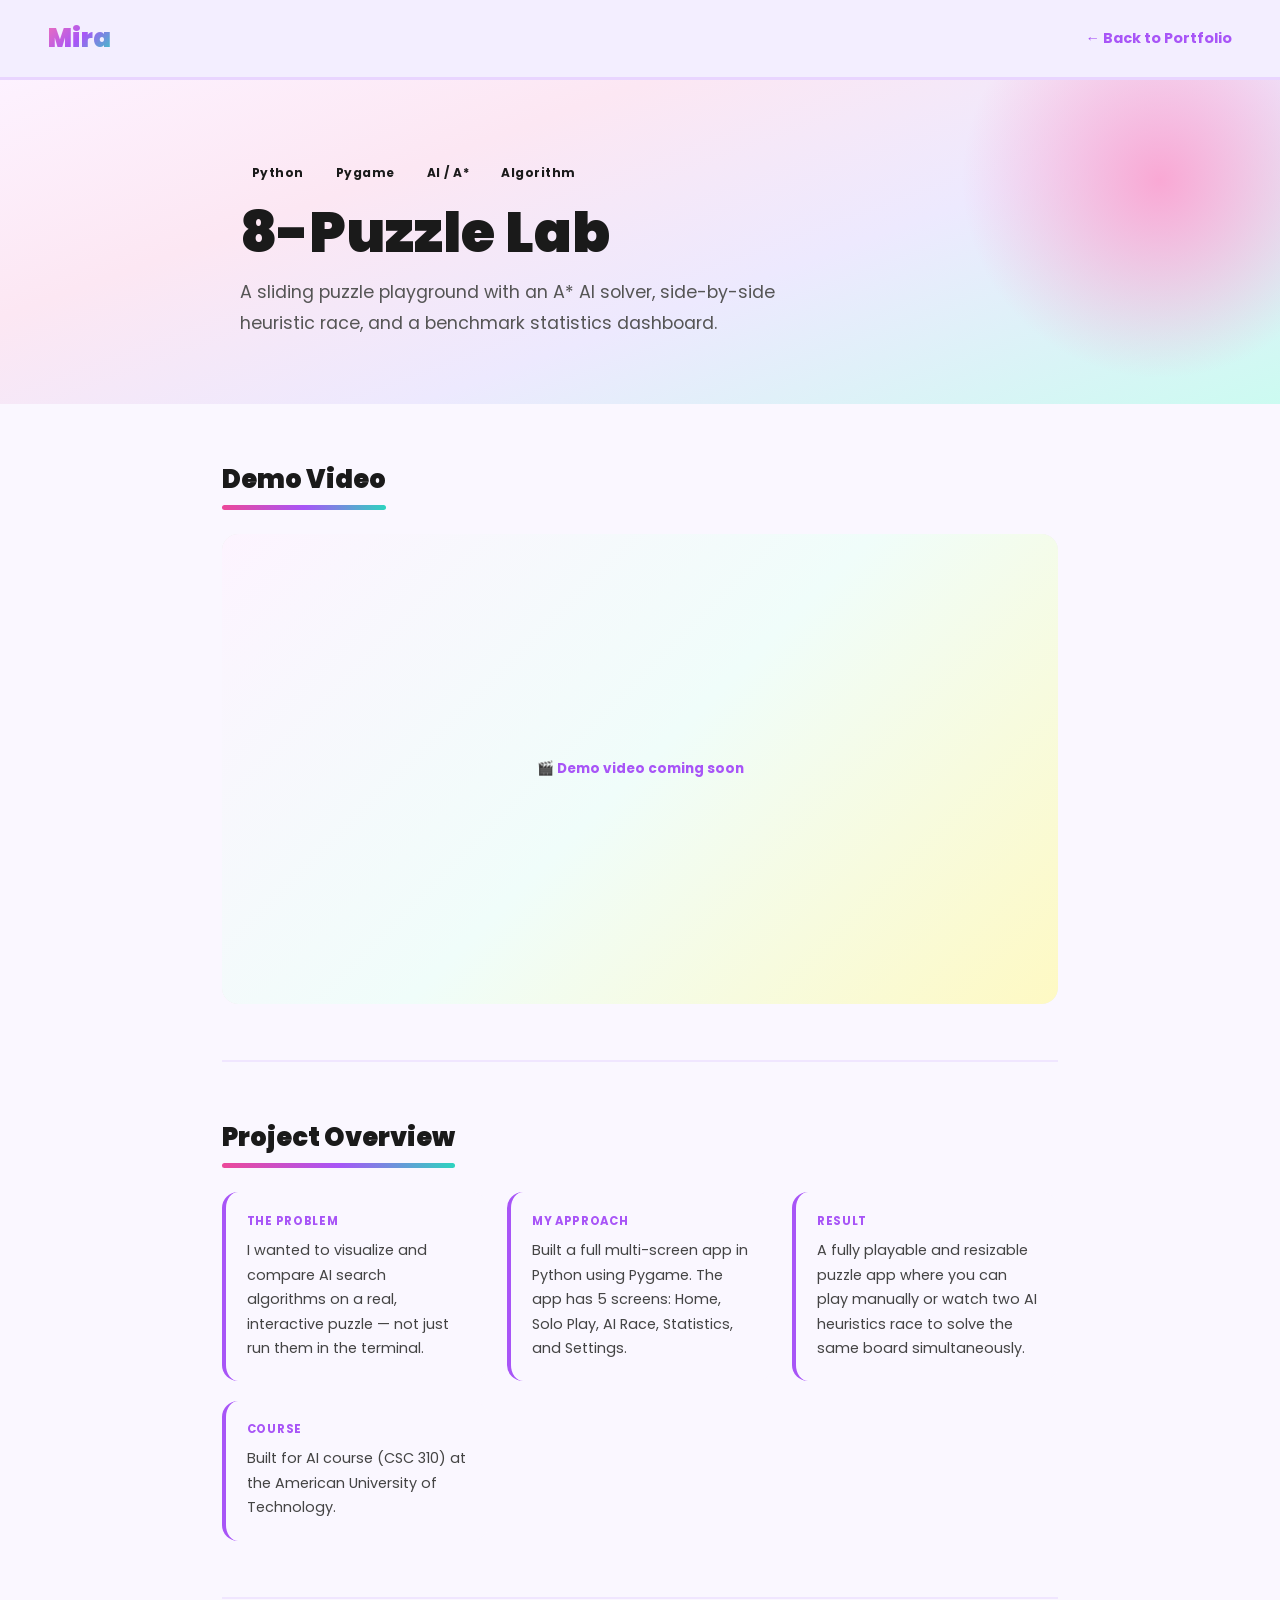
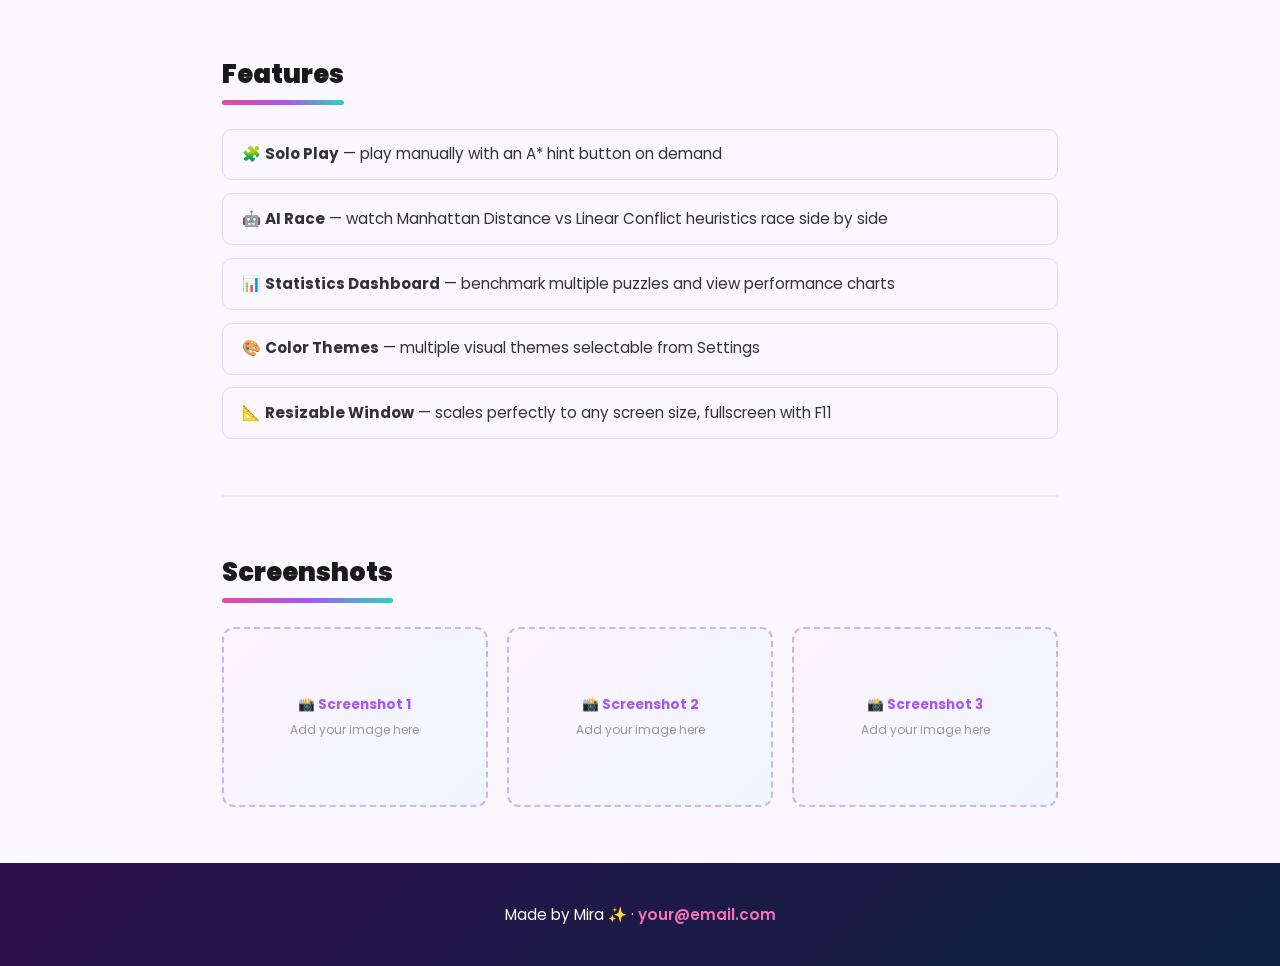
==== puzzle.html @ f6153004 "Add files via upload" ====
<!DOCTYPE html>
<html lang="en">
<head>
  <meta charset="UTF-8">
  <meta name="viewport" content="width=device-width, initial-scale=1.0">
  <title>8-Puzzle Lab | Mira's Portfolio</title>
  <link rel="stylesheet" href="style.css">
  <link rel="stylesheet" href="project.css">
</head>
<body>

  <nav>
    <div class="logo">Mira</div>
    <a href="index.html" class="back-btn">← Back to Portfolio</a>
  </nav>

  <!-- HERO -->
  <div class="project-hero">
    <div class="project-hero-content">
      <div class="project-tags">
        <span class="tag">Python</span>
        <span class="tag">Pygame</span>
        <span class="tag">AI / A*</span>
        <span class="tag">Algorithm</span>
      </div>
      <h1>8-Puzzle Lab</h1>
      <p>A sliding puzzle playground with an A* AI solver, side-by-side heuristic race, and a benchmark statistics dashboard.</p>
    </div>
  </div>

  <div class="project-body">

    <!-- VIDEO -->
    <section class="project-section">
      <h2>Demo Video</h2>
      <div class="project-video">
        <div class="video-placeholder">
          <span>🎬 Demo video coming soon</span>
        </div>
        <!-- Replace the div above with this once you upload to YouTube:
        <iframe src="https://www.youtube.com/embed/YOUR_VIDEO_ID"
          title="8-Puzzle Lab demo" frameborder="0" allowfullscreen></iframe>
        -->
      </div>
    </section>

    <!-- OVERVIEW -->
    <section class="project-section">
      <h2>Project Overview</h2>
      <div class="info-grid">
        <div class="info-card">
          <span class="info-label">The Problem</span>
          <p>I wanted to visualize and compare AI search algorithms on a real, interactive puzzle — not just run them in the terminal.</p>
        </div>
        <div class="info-card">
          <span class="info-label">My Approach</span>
          <p>Built a full multi-screen app in Python using Pygame. The app has 5 screens: Home, Solo Play, AI Race, Statistics, and Settings.</p>
        </div>
        <div class="info-card">
          <span class="info-label">Result</span>
          <p>A fully playable and resizable puzzle app where you can play manually or watch two AI heuristics race to solve the same board simultaneously.</p>
        </div>
        <div class="info-card">
          <span class="info-label">Course</span>
          <p>Built for AI course (CSC 310) at the American University of Technology.</p>
        </div>
      </div>
    </section>

    <!-- FEATURES -->
    <section class="project-section">
      <h2>Features</h2>
      <ul class="feature-list">
        <li>🧩 <strong>Solo Play</strong> — play manually with an A* hint button on demand</li>
        <li>🤖 <strong>AI Race</strong> — watch Manhattan Distance vs Linear Conflict heuristics race side by side</li>
        <li>📊 <strong>Statistics Dashboard</strong> — benchmark multiple puzzles and view performance charts</li>
        <li>🎨 <strong>Color Themes</strong> — multiple visual themes selectable from Settings</li>
        <li>📐 <strong>Resizable Window</strong> — scales perfectly to any screen size, fullscreen with F11</li>
      </ul>
    </section>

    <!-- SCREENSHOTS -->
    <section class="project-section">
      <h2>Screenshots</h2>
      <div class="screenshots-grid">
        <div class="screenshot-placeholder">
          <span>📸 Screenshot 1</span>
          <p>Add your image here</p>
        </div>
        <div class="screenshot-placeholder">
          <span>📸 Screenshot 2</span>
          <p>Add your image here</p>
        </div>
        <div class="screenshot-placeholder">
          <span>📸 Screenshot 3</span>
          <p>Add your image here</p>
        </div>
      </div>
      <!-- Once you have screenshots, replace placeholders with:
      <div class="screenshots-grid">
        <img src="images/puzzle1.png" alt="8-Puzzle home screen">
        <img src="images/puzzle2.png" alt="8-Puzzle AI race mode">
        <img src="images/puzzle3.png" alt="8-Puzzle statistics">
      </div>
      -->
    </section>

  </div>

  <footer>
    <p>Made by Mira ✨ · <a href="mailto:your@email.com">your@email.com</a></p>
  </footer>

</body>
</html>
---- style.css ----
@import url('https://fonts.googleapis.com/css2?family=Poppins:wght@400;600;700;900&display=swap');

* { margin: 0; padding: 0; box-sizing: border-box; }

body {
  font-family: 'Poppins', sans-serif;
  background: #faf7ff;
  color: #1a1a1a;
}

/* ===== NAV ===== */
nav {
  display: flex;
  justify-content: space-between;
  align-items: center;
  padding: 1.2rem 3rem;
  background: #f3eeff;
  border-bottom: 3px solid #e9d5ff;
  position: sticky;
  top: 0;
  z-index: 100;
}

.logo {
  font-size: 1.6rem;
  font-weight: 900;
  background: linear-gradient(135deg, #f472b6, #a855f7, #2dd4bf);
  -webkit-background-clip: text;
  -webkit-text-fill-color: transparent;
  background-clip: text;
}

.nav-links { list-style: none; display: flex; gap: 2rem; }

.nav-links a {
  text-decoration: none;
  color: #1a1a1a;
  font-weight: 600;
  font-size: 0.95rem;
  transition: color 0.2s;
}

.nav-links a:hover { color: #a855f7; }

/* ===== HERO ===== */
#hero {
  text-align: center;
  padding: 7rem 2rem;
  background: linear-gradient(160deg, #fdf2ff 0%, #fce7f3 30%, #ede9fe 60%, #ccfbf1 100%);
  position: relative;
  overflow: hidden;
}

#hero::before {
  content: '';
  position: absolute;
  width: 500px; height: 500px;
  background: radial-gradient(circle, #f9a8d4 0%, transparent 70%);
  top: -150px; right: -100px;
  pointer-events: none;
}

#hero::after {
  content: '';
  position: absolute;
  width: 400px; height: 400px;
  background: radial-gradient(circle, #a5f3fc 0%, transparent 70%);
  bottom: -100px; left: -80px;
  pointer-events: none;
}

#hero h1 {
  font-size: clamp(2.8rem, 7vw, 5.5rem);
  font-weight: 900;
  line-height: 1.05;
  margin-bottom: 1rem;
  position: relative; z-index: 1;
  color: #1a1a1a;
}

.highlight {
  background: linear-gradient(135deg, #ec4899, #a855f7, #2dd4bf);
  -webkit-background-clip: text;
  -webkit-text-fill-color: transparent;
  background-clip: text;
}

.tagline {
  font-size: 1.15rem;
  color: #6b21a8;
  margin-bottom: 2.5rem;
  font-weight: 500;
  position: relative; z-index: 1;
}

.btn {
  display: inline-block;
  background: linear-gradient(135deg, #ec4899, #a855f7);
  color: #fff;
  padding: 0.9rem 2.5rem;
  border-radius: 100px;
  text-decoration: none;
  font-weight: 700;
  font-size: 1rem;
  transition: transform 0.2s, box-shadow 0.2s;
  position: relative; z-index: 1;
}

.btn:hover {
  transform: translateY(-3px);
  box-shadow: 0 12px 35px rgba(168, 85, 247, 0.5);
}

/* ===== SECTIONS SHARED ===== */
section {
  padding: 5rem 3rem;
  max-width: 1100px;
  margin: 0 auto;
}

section h2 {
  font-size: 2.2rem;
  font-weight: 900;
  margin-bottom: 2.5rem;
  display: inline-block;
}

section h2::after {
  content: '';
  display: block;
  height: 5px;
  border-radius: 5px;
  background: linear-gradient(90deg, #ec4899, #a855f7, #2dd4bf);
  margin-top: 6px;
}

/* ===== ABOUT ===== */
#about {
  max-width: 100%;
  padding: 5rem 10%;
  background: linear-gradient(135deg, #fdf4ff, #f0fdfa);
  border-top: 4px solid #f9a8d4;
  border-bottom: 4px solid #a5f3fc;
}

#about p {
  font-size: 1.1rem;
  line-height: 1.9;
  color: #374151;
  max-width: 700px;
}

/* ===== PROJECTS GRID ===== */
.projects-grid {
  display: grid;
  grid-template-columns: repeat(auto-fit, minmax(320px, 1fr));
  gap: 2rem;
  margin-top: 1rem;
}

.card {
  background: #f3eeff;
  border-radius: 24px;
  padding: 1.5rem;
  border: 2px solid #e9d5ff;
  transition: transform 0.25s, box-shadow 0.25s, border-color 0.25s;
}

.card:nth-child(1) { border-top: 5px solid #ec4899; }
.card:nth-child(2) { border-top: 5px solid #a855f7; }
.card:nth-child(3) { border-top: 5px solid #2dd4bf; }
.card:nth-child(4) { border-top: 5px solid #f97316; }
.card:nth-child(5) { border-top: 5px solid #eab308; }
.card:nth-child(6) { border-top: 5px solid #ec4899; }

.card:hover {
  transform: translateY(-8px);
  box-shadow: 0 24px 60px rgba(168, 85, 247, 0.18);
  border-color: #c4b5fd;
}

.card-body h3 {
  font-size: 1.2rem;
  font-weight: 700;
  margin-bottom: 0.5rem;
  color: #1a1a1a;
}

.card-desc {
  font-size: 0.9rem;
  color: #555;
  line-height: 1.7;
  margin-bottom: 1rem;
}

/* ===== VIDEO AREA ===== */
.card-video {
  position: relative;
  width: 100%;
  padding-top: 56.25%;
  border-radius: 14px;
  overflow: hidden;
  margin-bottom: 1.2rem;
}

.card-video iframe {
  position: absolute;
  top: 0; left: 0;
  width: 100%; height: 100%;
  border: none;
  border-radius: 14px;
}

.video-placeholder {
  position: absolute;
  top: 0; left: 0;
  width: 100%; height: 100%;
  display: flex;
  align-items: center;
  justify-content: center;
  background: linear-gradient(135deg, #fdf4ff, #f0fdfa, #fef9c3);
  border-radius: 14px;
}

.video-placeholder span {
  font-size: 0.85rem;
  font-weight: 700;
  color: #a855f7;
}

/* ===== PROJECT DETAILS ===== */
.card-details {
  margin: 1rem 0;
  display: flex;
  flex-direction: column;
  gap: 0.7rem;
}

.detail-row {
  border-left: 3px solid #f472b6;
  padding-left: 0.8rem;
  border-radius: 0;
}

.detail-label {
  font-size: 0.7rem;
  font-weight: 700;
  text-transform: uppercase;
  letter-spacing: 0.05em;
  color: #a855f7;
  display: block;
  margin-bottom: 0.2rem;
}

.detail-row p {
  font-size: 0.85rem;
  color: #555;
  line-height: 1.6;
}

/* ===== TAGS ===== */
.tags { display: flex; flex-wrap: wrap; gap: 8px; margin-top: 1rem; }

.tag {
  font-size: 0.75rem;
  font-weight: 700;
  padding: 4px 12px;
  border-radius: 100px;
  letter-spacing: 0.04em;
}

.card:nth-child(1) .tag { background: #fce7f3; color: #9d174d; }
.card:nth-child(2) .tag { background: #f3e8ff; color: #6b21a8; }
.card:nth-child(3) .tag { background: #ccfbf1; color: #065f46; }
.card:nth-child(4) .tag { background: #ffedd5; color: #9a3412; }
.card:nth-child(5) .tag { background: #fef9c3; color: #713f12; }
.card:nth-child(6) .tag { background: #fce7f3; color: #9d174d; }

/* ===== EDUCATION ===== */
#education {
  max-width: 100%;
  padding: 5rem 10%;
  background: linear-gradient(135deg, #ede9fe, #fce7f3);
}

.edu-item {
  margin-bottom: 2rem;
  padding: 1.5rem;
  border-radius: 16px;
  background: #faf7ff;
  border-left: 5px solid #a855f7;
  box-shadow: 0 4px 20px rgba(168, 85, 247, 0.1);
}

.edu-item h3 {
  font-size: 1.15rem;
  font-weight: 700;
  color: #6b21a8;
  margin-bottom: 0.3rem;
}

.edu-item p { color: #666; font-size: 0.95rem; }

/* ===== FOOTER ===== */
footer {
  background: linear-gradient(135deg, #2d1050, #0d2240);
  color: #fff;
  text-align: center;
  padding: 2.5rem;
  font-size: 0.95rem;
}

footer a {
  color: #f472b6;
  text-decoration: none;
  font-weight: 600;
}

footer a:hover { color: #2dd4bf; }

/* ===== SCROLL ANIMATIONS ===== */
.fade-in {
  opacity: 0;
  transform: translateY(30px);
  transition: opacity 0.6s ease-out, transform 0.6s ease-out;
}

.fade-in.visible {
  opacity: 1;
  transform: translateY(0);
}
/* ===== MORE INFO BUTTON ===== */
.more-btn {
  display: inline-block;
  margin-top: 1rem;
  background: none;
  border: 2px solid #a855f7;
  color: #a855f7;
  padding: 0.45rem 1.2rem;
  border-radius: 100px;
  font-family: 'Poppins', sans-serif;
  font-size: 0.8rem;
  font-weight: 700;
  cursor: pointer;
  transition: all 0.2s;
}

.more-btn:hover {
  background: #a855f7;
  color: #fff;
}

.more-btn.open {
  background: #a855f7;
  color: #fff;
}

/* ===== COLLAPSIBLE DETAILS ===== */
.card-details.hidden {
  display: none;
}

.card-details {
  margin-top: 1rem;
  display: flex;
  flex-direction: column;
  gap: 0.7rem;
  animation: fadeDown 0.3s ease-out;
}

@keyframes fadeDown {
  from { opacity: 0; transform: translateY(-8px); }
  to   { opacity: 1; transform: translateY(0); }
}
.more-btn {
  display: inline-block;
  margin-top: 1rem;
  background: none;
  border: 2px solid #a855f7;
  color: #a855f7;
  padding: 0.45rem 1.2rem;
  border-radius: 100px;
  font-family: 'Poppins', sans-serif;
  font-size: 0.8rem;
  font-weight: 700;
  text-decoration: none;
  transition: all 0.2s;
}

.more-btn:hover {
  background: #a855f7;
  color: #fff;
}
---- project.css ----
/* ===== BACK BUTTON ===== */
.back-btn {
  text-decoration: none;
  color: #a855f7;
  font-weight: 700;
  font-size: 0.9rem;
  transition: color 0.2s;
}
.back-btn:hover { color: #ec4899; }

/* ===== PROJECT HERO ===== */
.project-hero {
  background: linear-gradient(160deg, #fdf2ff 0%, #fce7f3 30%, #ede9fe 60%, #ccfbf1 100%);
  padding: 5rem 3rem 4rem;
  position: relative;
  overflow: hidden;
}

.project-hero::before {
  content: '';
  position: absolute;
  width: 400px; height: 400px;
  background: radial-gradient(circle, #f9a8d4 0%, transparent 70%);
  top: -100px; right: -80px;
  pointer-events: none;
}

.project-hero-content {
  max-width: 800px;
  margin: 0 auto;
  position: relative; z-index: 1;
}

.project-hero h1 {
  font-size: clamp(2rem, 5vw, 3.5rem);
  font-weight: 900;
  color: #1a1a1a;
  margin: 1rem 0 0.8rem;
  line-height: 1.1;
}

.project-hero p {
  font-size: 1.1rem;
  color: #555;
  line-height: 1.8;
  max-width: 600px;
}

.project-tags {
  display: flex;
  flex-wrap: wrap;
  gap: 8px;
  margin-bottom: 1rem;
}

/* ===== PROJECT BODY ===== */
.project-body {
  max-width: 900px;
  margin: 0 auto;
  padding: 0 2rem;
}

.project-section {
  padding: 3.5rem 0;
  border-bottom: 2px solid #f0e6ff;
  max-width: 100%;
  margin: 0;
}

.project-section:last-child { border-bottom: none; }

.project-section h2 {
  font-size: 1.6rem;
  font-weight: 900;
  margin-bottom: 1.5rem;
  display: inline-block;
}

/* ===== PROJECT VIDEO ===== */
.project-video {
  position: relative;
  width: 100%;
  padding-top: 56.25%;
  border-radius: 16px;
  overflow: hidden;
  background: #f0f0f0;
}

.project-video iframe,
.project-video .video-placeholder {
  position: absolute;
  top: 0; left: 0;
  width: 100%; height: 100%;
  border: none;
  border-radius: 16px;
}

/* ===== INFO GRID ===== */
.info-grid {
  display: grid;
  grid-template-columns: repeat(auto-fit, minmax(250px, 1fr));
  gap: 1.2rem;
}

.info-card {
  background: #faf7ff;
  border-radius: 16px;
  padding: 1.3rem;
  border-left: 4px solid #a855f7;
}

.info-label {
  font-size: 0.72rem;
  font-weight: 700;
  text-transform: uppercase;
  letter-spacing: 0.06em;
  color: #a855f7;
  display: block;
  margin-bottom: 0.5rem;
}

.info-card p {
  font-size: 0.9rem;
  color: #444;
  line-height: 1.7;
}

/* ===== FEATURES LIST ===== */
.feature-list {
  list-style: none;
  display: flex;
  flex-direction: column;
  gap: 0.8rem;
}

.feature-list li {
  font-size: 0.95rem;
  color: #333;
  padding: 0.8rem 1.2rem;
  background: #faf7ff;
  border-radius: 10px;
  border: 1px solid #e9d5ff;
  line-height: 1.6;
}

/* ===== SCREENSHOTS ===== */
.screenshots-grid {
  display: grid;
  grid-template-columns: repeat(auto-fit, minmax(220px, 1fr));
  gap: 1.2rem;
}

.screenshots-grid img {
  width: 100%;
  border-radius: 12px;
  border: 2px solid #e9d5ff;
  transition: transform 0.2s, box-shadow 0.2s;
}

.screenshots-grid img:hover {
  transform: scale(1.02);
  box-shadow: 0 12px 40px rgba(168, 85, 247, 0.2);
}

.screenshot-placeholder {
  background: linear-gradient(135deg, #fdf4ff, #eff6ff);
  border: 2px dashed #c4b5fd;
  border-radius: 12px;
  height: 180px;
  display: flex;
  flex-direction: column;
  align-items: center;
  justify-content: center;
  gap: 6px;
  color: #a855f7;
  font-weight: 700;
  font-size: 0.85rem;
}

.screenshot-placeholder p {
  font-size: 0.75rem;
  font-weight: 400;
  color: #999;
}
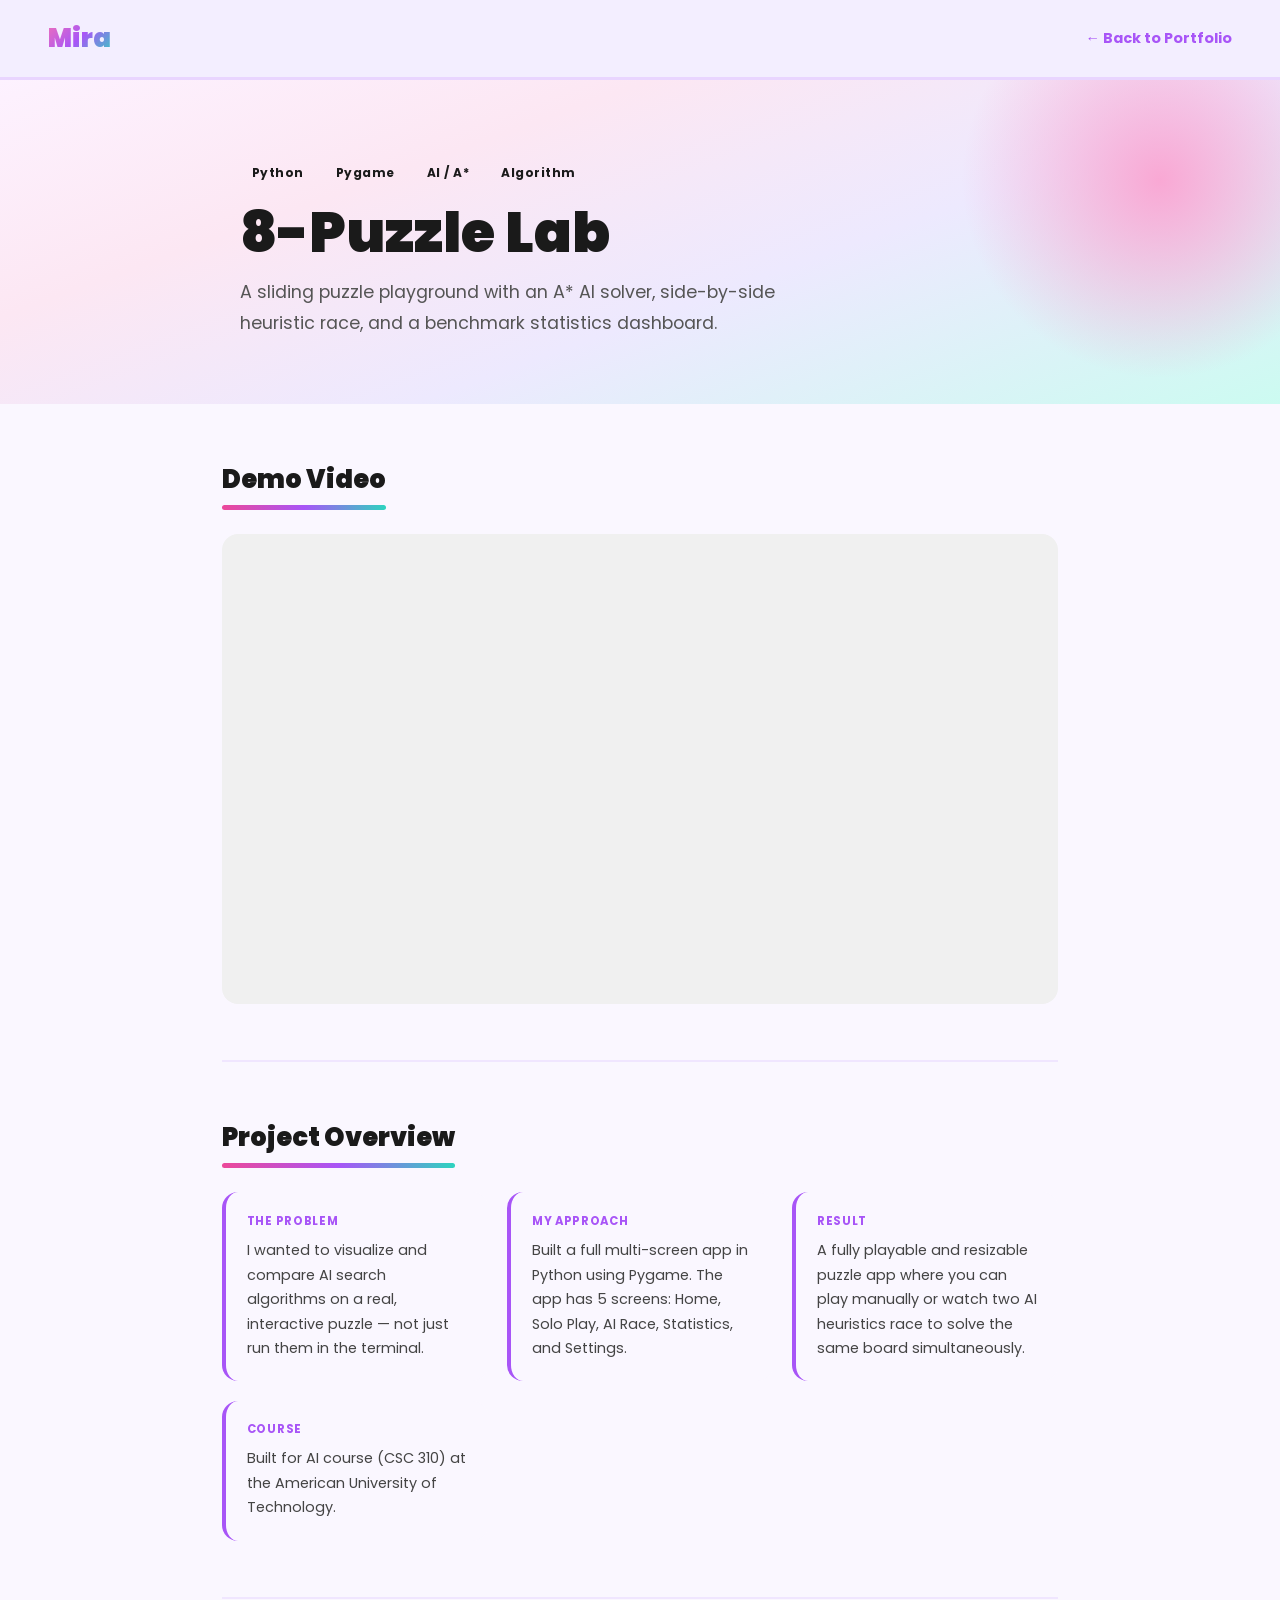
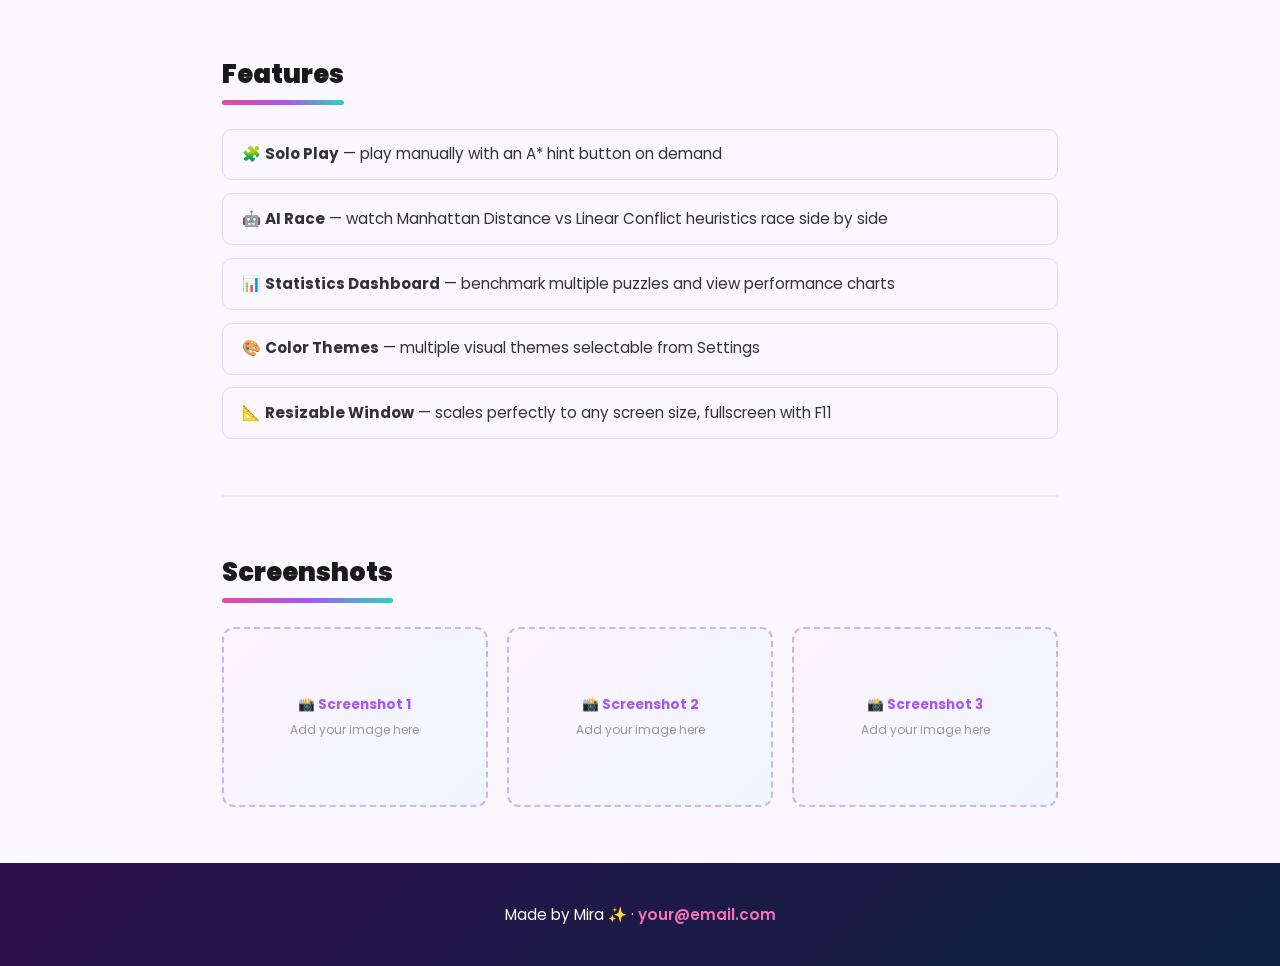
==== commit d8b4afc3: "Update puzzle.html" ====
--- a/puzzle.html
+++ b/puzzle.html
@@ -34,13 +34,7 @@
     <section class="project-section">
       <h2>Demo Video</h2>
       <div class="project-video">
-        <div class="video-placeholder">
-          <span>🎬 Demo video coming soon</span>
-        </div>
-        <!-- Replace the div above with this once you upload to YouTube:
-        <iframe src="https://www.youtube.com/embed/YOUR_VIDEO_ID"
-          title="8-Puzzle Lab demo" frameborder="0" allowfullscreen></iframe>
-        -->
+        <iframe width="560" height="315" src="https://www.youtube.com/embed/MErpe9CyqtI?si=KEgLSwaUrNGm8_VK" title="YouTube video player" frameborder="0" allow="accelerometer; autoplay; clipboard-write; encrypted-media; gyroscope; picture-in-picture; web-share" referrerpolicy="strict-origin-when-cross-origin" allowfullscreen></iframe>
       </div>
     </section>
 
@@ -112,4 +106,4 @@
   </footer>
 
 </body>
-</html>+</html>
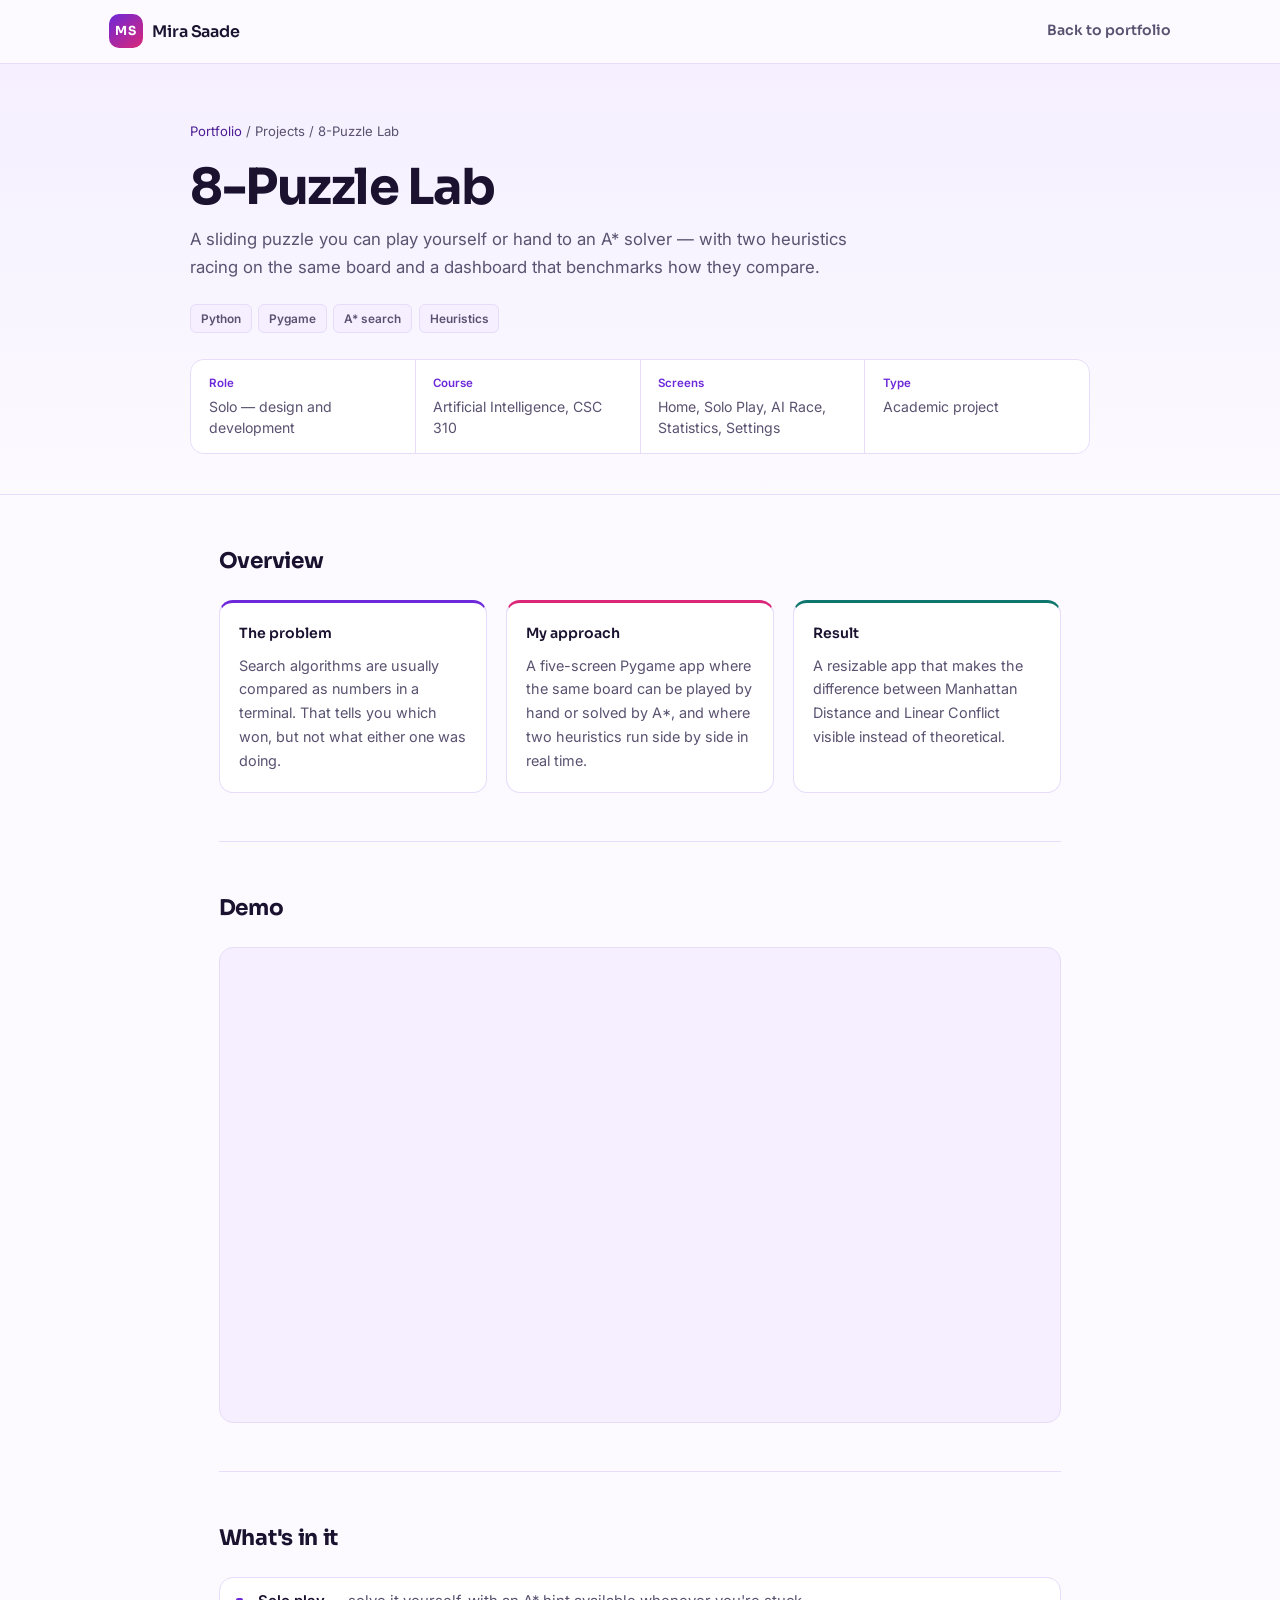
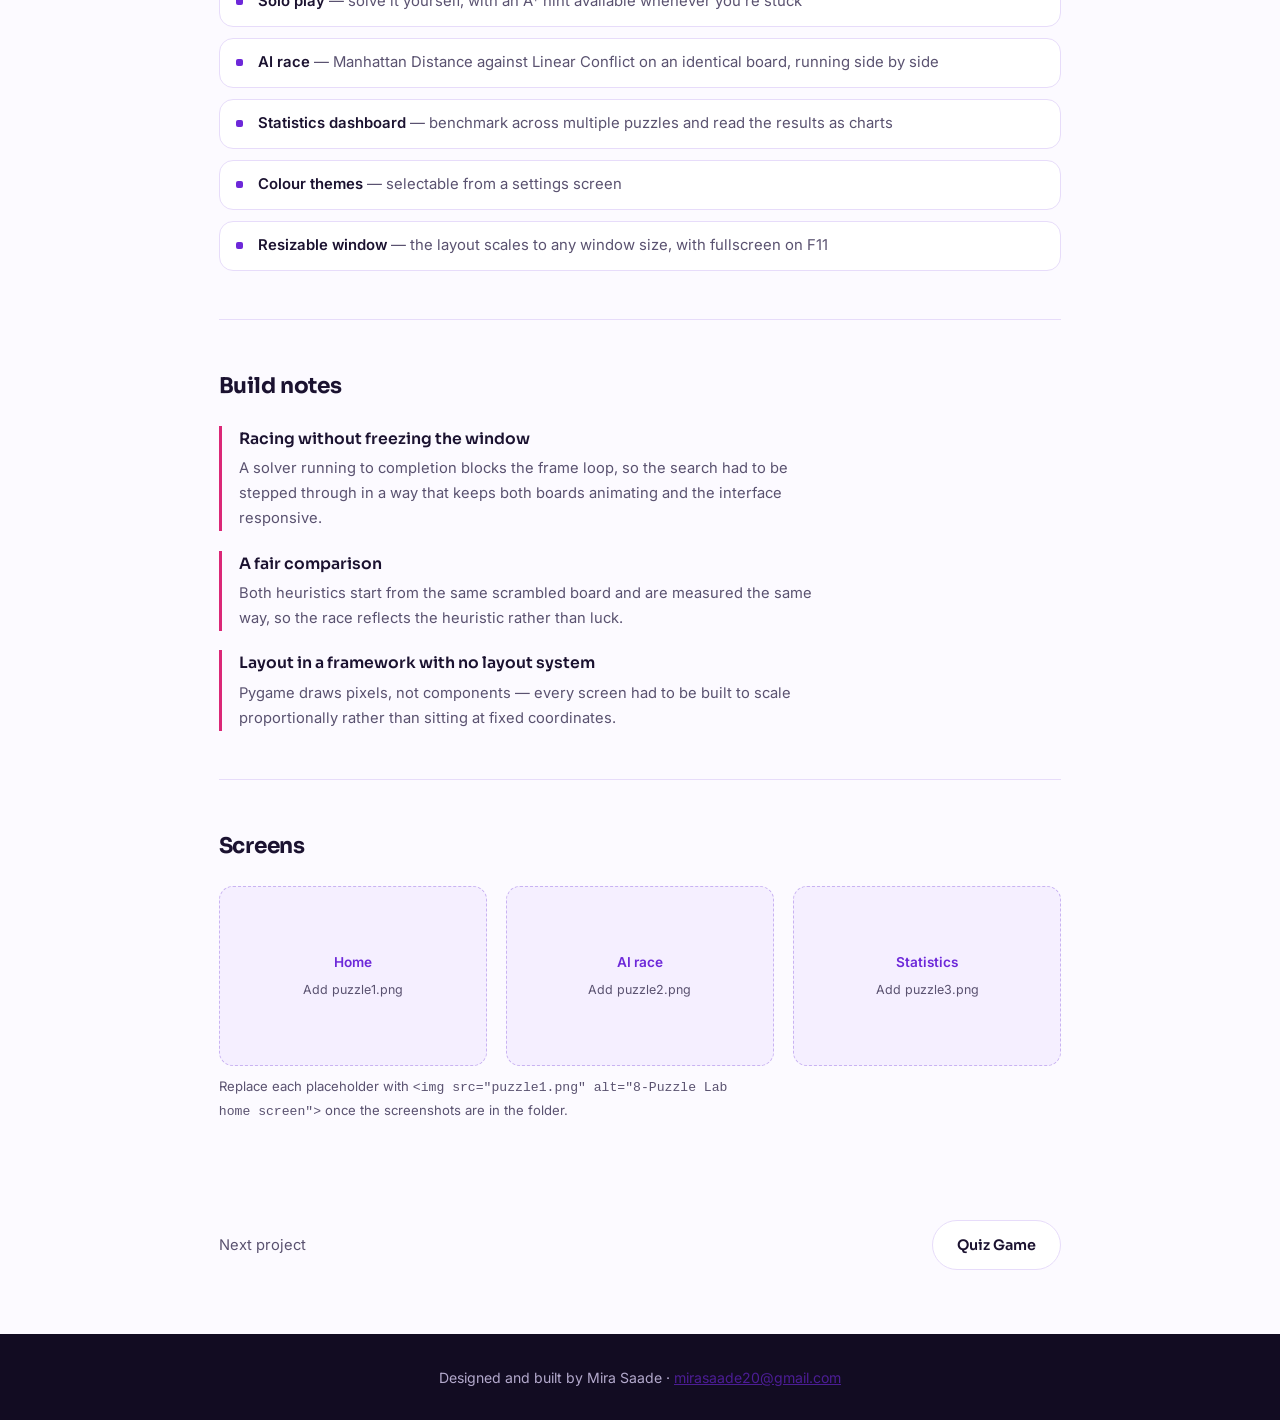
==== commit 1ca07b37: "Update puzzle.html" ====
--- a/puzzle.html
+++ b/puzzle.html
@@ -1,109 +1,170 @@
 <!DOCTYPE html>
 <html lang="en">
+
 <head>
   <meta charset="UTF-8">
   <meta name="viewport" content="width=device-width, initial-scale=1.0">
-  <title>8-Puzzle Lab | Mira's Portfolio</title>
+  <title>8-Puzzle Lab — A* search playground | Mira Saade</title>
+  <meta name="description" content="8-Puzzle Lab: a Python and Pygame sliding puzzle with an A* solver, a heuristic race mode and a benchmark dashboard.">
+  <link rel="preconnect" href="https://fonts.googleapis.com">
+  <link rel="preconnect" href="https://fonts.gstatic.com" crossorigin>
+  <link href="https://fonts.googleapis.com/css2?family=Sora:wght@500;600;700&family=Inter:wght@400;500;600&display=swap" rel="stylesheet">
   <link rel="stylesheet" href="style.css">
   <link rel="stylesheet" href="project.css">
 </head>
+
 <body>
 
-  <nav>
-    <div class="logo">Mira</div>
-    <a href="index.html" class="back-btn">← Back to Portfolio</a>
-  </nav>
+  <header class="nav-wrap">
+    <nav aria-label="Main">
+      <a class="logo" href="index.html">
+        <span class="logo-mark">MS</span>
+        <span class="logo-text">Mira Saade</span>
+      </a>
+      <a href="index.html" class="back-btn">Back to portfolio</a>
+    </nav>
+  </header>
 
   <!-- HERO -->
   <div class="project-hero">
     <div class="project-hero-content">
+      <p class="crumb"><a href="index.html">Portfolio</a> / Projects / 8-Puzzle Lab</p>
+
+      <h1>8-Puzzle Lab</h1>
+      <p class="lede">
+        A sliding puzzle you can play yourself or hand to an A* solver — with two heuristics racing on the same board
+        and a dashboard that benchmarks how they compare.
+      </p>
+
       <div class="project-tags">
-        <span class="tag">Python</span>
-        <span class="tag">Pygame</span>
-        <span class="tag">AI / A*</span>
-        <span class="tag">Algorithm</span>
+        <span class="tag">Python</span><span class="tag">Pygame</span><span class="tag">A* search</span><span
+          class="tag">Heuristics</span>
       </div>
-      <h1>8-Puzzle Lab</h1>
-      <p>A sliding puzzle playground with an A* AI solver, side-by-side heuristic race, and a benchmark statistics dashboard.</p>
+
+      <dl class="project-meta">
+        <div>
+          <dt>Role</dt>
+          <dd>Solo — design and development</dd>
+        </div>
+        <div>
+          <dt>Course</dt>
+          <dd>Artificial Intelligence, CSC 310</dd>
+        </div>
+        <div>
+          <dt>Screens</dt>
+          <dd>Home, Solo Play, AI Race, Statistics, Settings</dd>
+        </div>
+        <div>
+          <dt>Type</dt>
+          <dd>Academic project</dd>
+        </div>
+      </dl>
     </div>
   </div>
 
   <div class="project-body">
 
-    <!-- VIDEO -->
+    <!-- OVERVIEW -->
     <section class="project-section">
-      <h2>Demo Video</h2>
-      <div class="project-video">
-        <iframe width="560" height="315" src="https://www.youtube.com/embed/MErpe9CyqtI?si=KEgLSwaUrNGm8_VK" title="YouTube video player" frameborder="0" allow="accelerometer; autoplay; clipboard-write; encrypted-media; gyroscope; picture-in-picture; web-share" referrerpolicy="strict-origin-when-cross-origin" allowfullscreen></iframe>
+      <h2>Overview</h2>
+      <div class="info-grid">
+        <div class="info-card">
+          <span class="info-label">The problem</span>
+          <p>Search algorithms are usually compared as numbers in a terminal. That tells you which won, but not what
+            either one was doing.</p>
+        </div>
+        <div class="info-card">
+          <span class="info-label">My approach</span>
+          <p>A five-screen Pygame app where the same board can be played by hand or solved by A*, and where two
+            heuristics run side by side in real time.</p>
+        </div>
+        <div class="info-card">
+          <span class="info-label">Result</span>
+          <p>A resizable app that makes the difference between Manhattan Distance and Linear Conflict visible instead of
+            theoretical.</p>
+        </div>
       </div>
     </section>
 
-    <!-- OVERVIEW -->
+    <!-- DEMO -->
     <section class="project-section">
-      <h2>Project Overview</h2>
-      <div class="info-grid">
-        <div class="info-card">
-          <span class="info-label">The Problem</span>
-          <p>I wanted to visualize and compare AI search algorithms on a real, interactive puzzle — not just run them in the terminal.</p>
-        </div>
-        <div class="info-card">
-          <span class="info-label">My Approach</span>
-          <p>Built a full multi-screen app in Python using Pygame. The app has 5 screens: Home, Solo Play, AI Race, Statistics, and Settings.</p>
-        </div>
-        <div class="info-card">
-          <span class="info-label">Result</span>
-          <p>A fully playable and resizable puzzle app where you can play manually or watch two AI heuristics race to solve the same board simultaneously.</p>
-        </div>
-        <div class="info-card">
-          <span class="info-label">Course</span>
-          <p>Built for AI course (CSC 310) at the American University of Technology.</p>
-        </div>
+      <h2>Demo</h2>
+      <div class="project-video">
+        <iframe src="https://www.youtube.com/embed/MErpe9CyqtI?si=KEgLSwaUrNGm8_VK" title="8-Puzzle Lab demo video"
+          loading="lazy" frameborder="0"
+          allow="accelerometer; autoplay; clipboard-write; encrypted-media; gyroscope; picture-in-picture; web-share"
+          referrerpolicy="strict-origin-when-cross-origin" allowfullscreen></iframe>
       </div>
     </section>
 
     <!-- FEATURES -->
     <section class="project-section">
-      <h2>Features</h2>
+      <h2>What's in it</h2>
       <ul class="feature-list">
-        <li>🧩 <strong>Solo Play</strong> — play manually with an A* hint button on demand</li>
-        <li>🤖 <strong>AI Race</strong> — watch Manhattan Distance vs Linear Conflict heuristics race side by side</li>
-        <li>📊 <strong>Statistics Dashboard</strong> — benchmark multiple puzzles and view performance charts</li>
-        <li>🎨 <strong>Color Themes</strong> — multiple visual themes selectable from Settings</li>
-        <li>📐 <strong>Resizable Window</strong> — scales perfectly to any screen size, fullscreen with F11</li>
+        <li><strong>Solo play</strong> — solve it yourself, with an A* hint available whenever you're stuck</li>
+        <li><strong>AI race</strong> — Manhattan Distance against Linear Conflict on an identical board, running side by
+          side</li>
+        <li><strong>Statistics dashboard</strong> — benchmark across multiple puzzles and read the results as charts</li>
+        <li><strong>Colour themes</strong> — selectable from a settings screen</li>
+        <li><strong>Resizable window</strong> — the layout scales to any window size, with fullscreen on F11</li>
+      </ul>
+    </section>
+
+    <!-- BUILD NOTES -->
+    <section class="project-section">
+      <h2>Build notes</h2>
+      <ul class="challenge-list">
+        <li>
+          <h3>Racing without freezing the window</h3>
+          <p>A solver running to completion blocks the frame loop, so the search had to be stepped through in a way that
+            keeps both boards animating and the interface responsive.</p>
+        </li>
+        <li>
+          <h3>A fair comparison</h3>
+          <p>Both heuristics start from the same scrambled board and are measured the same way, so the race reflects the
+            heuristic rather than luck.</p>
+        </li>
+        <li>
+          <h3>Layout in a framework with no layout system</h3>
+          <p>Pygame draws pixels, not components — every screen had to be built to scale proportionally rather than
+            sitting at fixed coordinates.</p>
+        </li>
       </ul>
     </section>
 
     <!-- SCREENSHOTS -->
     <section class="project-section">
-      <h2>Screenshots</h2>
+      <h2>Screens</h2>
       <div class="screenshots-grid">
         <div class="screenshot-placeholder">
-          <span>📸 Screenshot 1</span>
-          <p>Add your image here</p>
+          <span>Home</span>
+          <p>Add puzzle1.png</p>
         </div>
         <div class="screenshot-placeholder">
-          <span>📸 Screenshot 2</span>
-          <p>Add your image here</p>
+          <span>AI race</span>
+          <p>Add puzzle2.png</p>
         </div>
         <div class="screenshot-placeholder">
-          <span>📸 Screenshot 3</span>
-          <p>Add your image here</p>
+          <span>Statistics</span>
+          <p>Add puzzle3.png</p>
         </div>
       </div>
-      <!-- Once you have screenshots, replace placeholders with:
-      <div class="screenshots-grid">
-        <img src="images/puzzle1.png" alt="8-Puzzle home screen">
-        <img src="images/puzzle2.png" alt="8-Puzzle AI race mode">
-        <img src="images/puzzle3.png" alt="8-Puzzle statistics">
-      </div>
-      -->
+      <p class="shot-caption">Replace each placeholder with
+        <code>&lt;img src="puzzle1.png" alt="8-Puzzle Lab home screen"&gt;</code> once the screenshots are in the folder.
+      </p>
     </section>
 
   </div>
 
+  <div class="project-next">
+    <p>Next project</p>
+    <a class="btn btn-ghost" href="quiz.html">Quiz Game</a>
+  </div>
+
   <footer>
-    <p>Made by Mira ✨ · <a href="mailto:your@email.com">your@email.com</a></p>
+    <p>Designed and built by Mira Saade · <a href="mailto:mirasaade20@gmail.com">mirasaade20@gmail.com</a></p>
   </footer>
 
 </body>
+
 </html>
--- a/style.css
+++ b/style.css
@@ -1,393 +1,704 @@
-@import url('https://fonts.googleapis.com/css2?family=Poppins:wght@400;600;700;900&display=swap');
+/* =========================================================
+   Mira Saade — portfolio
+   Global styles: tokens, nav, hero, about, skills,
+   projects, education, contact, footer
+   ========================================================= */
+
+:root {
+  --ink:        #1b1230;
+  --ink-soft:   #5a5270;
+  --paper:      #fcfaff;
+  --paper-2:    #f5efff;
+  --line:       #e7dcfa;
+  --violet:     #6d28d9;
+  --violet-dk:  #4c1d95;
+  --pink:       #db2777;
+  --teal:       #0f766e;
+
+  --radius:     14px;
+  --radius-lg:  22px;
+  --shell:      1120px;
+  --shadow:     0 18px 50px -24px rgba(45, 16, 92, 0.35);
+}
 
 * { margin: 0; padding: 0; box-sizing: border-box; }
 
+html { scroll-behavior: smooth; scroll-padding-top: 86px; }
+
 body {
-  font-family: 'Poppins', sans-serif;
-  background: #faf7ff;
-  color: #1a1a1a;
-}
+  font-family: 'Inter', system-ui, -apple-system, sans-serif;
+  background: var(--paper);
+  color: var(--ink);
+  font-size: 1rem;
+  line-height: 1.7;
+  -webkit-font-smoothing: antialiased;
+}
+
+h1, h2, h3, .logo-text, .btn, .nav-links a {
+  font-family: 'Sora', 'Inter', sans-serif;
+}
+
+a { color: var(--violet-dk); }
+
+img { max-width: 100%; display: block; }
+
+::selection { background: #efe2ff; color: var(--ink); }
+
+:focus-visible {
+  outline: 3px solid var(--pink);
+  outline-offset: 3px;
+  border-radius: 4px;
+}
+
+.sr-only {
+  position: absolute; width: 1px; height: 1px;
+  padding: 0; margin: -1px; overflow: hidden;
+  clip: rect(0 0 0 0); white-space: nowrap; border: 0;
+}
+
+.skip-link {
+  position: absolute; left: -9999px; top: 0;
+  background: var(--ink); color: #fff;
+  padding: 0.7rem 1.1rem; z-index: 200;
+  border-radius: 0 0 10px 0; font-weight: 600;
+}
+.skip-link:focus { left: 0; }
 
 /* ===== NAV ===== */
-nav {
+.nav-wrap {
+  position: sticky; top: 0; z-index: 100;
+  background: rgba(252, 250, 255, 0.88);
+  backdrop-filter: blur(10px);
+  border-bottom: 1px solid var(--line);
+}
+
+.nav-wrap nav {
+  max-width: var(--shell);
+  margin: 0 auto;
+  padding: 0.9rem 1.8rem;
   display: flex;
+  align-items: center;
   justify-content: space-between;
-  align-items: center;
-  padding: 1.2rem 3rem;
-  background: #f3eeff;
-  border-bottom: 3px solid #e9d5ff;
-  position: sticky;
-  top: 0;
-  z-index: 100;
+  gap: 1rem;
 }
 
 .logo {
-  font-size: 1.6rem;
-  font-weight: 900;
-  background: linear-gradient(135deg, #f472b6, #a855f7, #2dd4bf);
-  -webkit-background-clip: text;
-  -webkit-text-fill-color: transparent;
-  background-clip: text;
-}
-
-.nav-links { list-style: none; display: flex; gap: 2rem; }
+  display: flex; align-items: center; gap: 0.6rem;
+  text-decoration: none; color: var(--ink);
+}
+
+.logo-mark {
+  display: grid; place-items: center;
+  width: 34px; height: 34px;
+  border-radius: 10px;
+  background: linear-gradient(140deg, var(--violet), var(--pink));
+  color: #fff;
+  font-family: 'Sora', sans-serif;
+  font-size: 0.78rem; font-weight: 700; letter-spacing: 0.04em;
+}
+
+.logo-text { font-weight: 600; font-size: 1rem; letter-spacing: -0.01em; }
+
+.nav-links { list-style: none; display: flex; align-items: center; gap: 1.6rem; }
 
 .nav-links a {
   text-decoration: none;
-  color: #1a1a1a;
-  font-weight: 600;
-  font-size: 0.95rem;
-  transition: color 0.2s;
-}
-
-.nav-links a:hover { color: #a855f7; }
+  color: var(--ink-soft);
+  font-size: 0.9rem;
+  font-weight: 500;
+  padding-bottom: 2px;
+  border-bottom: 2px solid transparent;
+  transition: color 0.18s, border-color 0.18s;
+}
+
+.nav-links a:hover { color: var(--violet); }
+.nav-links a.active { color: var(--ink); border-bottom-color: var(--pink); }
+
+.nav-cta {
+  background: var(--ink);
+  color: #fff !important;
+  padding: 0.5rem 1.05rem;
+  border-radius: 100px;
+  border-bottom: none !important;
+}
+.nav-cta:hover { background: var(--violet); }
+
+.nav-toggle {
+  display: none;
+  width: 42px; height: 38px;
+  background: none; border: 1px solid var(--line);
+  border-radius: 10px; cursor: pointer;
+}
+
+.nav-toggle-bars,
+.nav-toggle-bars::before,
+.nav-toggle-bars::after {
+  display: block; width: 18px; height: 2px;
+  background: var(--ink); border-radius: 2px;
+  margin: 0 auto; content: '';
+  transition: transform 0.2s, opacity 0.2s;
+}
+.nav-toggle-bars::before { transform: translateY(-6px); }
+.nav-toggle-bars::after  { transform: translateY(4px); }
+
+.nav-toggle[aria-expanded="true"] .nav-toggle-bars { background: transparent; }
+.nav-toggle[aria-expanded="true"] .nav-toggle-bars::before { transform: rotate(45deg); }
+.nav-toggle[aria-expanded="true"] .nav-toggle-bars::after  { transform: translateY(-2px) rotate(-45deg); }
+
+/* ===== SHARED SECTION SHELL ===== */
+main section {
+  max-width: var(--shell);
+  margin: 0 auto;
+  padding: 5.5rem 1.8rem;
+}
+
+.section-head {
+  display: flex;
+  align-items: baseline;
+  gap: 1rem;
+  padding-bottom: 1rem;
+  margin-bottom: 2.6rem;
+  border-bottom: 1px solid var(--line);
+  flex-wrap: wrap;
+}
+
+.section-head h2 {
+  font-size: clamp(1.6rem, 3vw, 2.1rem);
+  font-weight: 700;
+  letter-spacing: -0.02em;
+}
+
+.section-note { color: var(--ink-soft); font-size: 0.92rem; }
 
 /* ===== HERO ===== */
 #hero {
-  text-align: center;
-  padding: 7rem 2rem;
-  background: linear-gradient(160deg, #fdf2ff 0%, #fce7f3 30%, #ede9fe 60%, #ccfbf1 100%);
+  padding-top: 4rem;
+  padding-bottom: 2.5rem;
+}
+
+.hero-inner {
+  display: grid;
+  grid-template-columns: minmax(0, 1.45fr) minmax(0, 1fr);
+  gap: 3.5rem;
+  align-items: start;
+}
+
+.status {
+  display: inline-flex; align-items: center; gap: 0.55rem;
+  font-size: 0.82rem; font-weight: 500;
+  color: var(--violet-dk);
+  background: #f3ecff;
+  border: 1px solid var(--line);
+  padding: 0.4rem 0.9rem;
+  border-radius: 100px;
+  margin-bottom: 1.8rem;
+}
+
+.status-dot {
+  width: 8px; height: 8px; border-radius: 50%;
+  background: var(--teal);
+  box-shadow: 0 0 0 3px rgba(15, 118, 110, 0.15);
+}
+
+#hero h1 {
+  font-size: clamp(2.9rem, 7vw, 4.6rem);
+  font-weight: 700;
+  line-height: 1.02;
+  letter-spacing: -0.035em;
+  margin-bottom: 0.7rem;
+}
+
+.hero-role {
+  font-family: 'Sora', sans-serif;
+  font-size: clamp(1.05rem, 2.2vw, 1.35rem);
+  font-weight: 500;
+  color: var(--violet);
+  margin-bottom: 1.4rem;
+}
+
+.hero-pitch {
+  font-size: 1.05rem;
+  color: var(--ink-soft);
+  max-width: 58ch;
+  margin-bottom: 2.2rem;
+}
+
+.hero-actions { display: flex; flex-wrap: wrap; gap: 0.8rem; }
+
+.btn {
+  display: inline-block;
+  padding: 0.75rem 1.5rem;
+  border-radius: 100px;
+  text-decoration: none;
+  font-size: 0.9rem;
+  font-weight: 600;
+  transition: background 0.18s, color 0.18s, border-color 0.18s, transform 0.18s;
+}
+
+.btn-primary { background: var(--ink); color: #fff; }
+.btn-primary:hover { background: var(--violet); transform: translateY(-2px); }
+
+.btn-ghost {
+  border: 1px solid var(--line);
+  color: var(--ink);
+  background: #fff;
+}
+.btn-ghost:hover { border-color: var(--violet); color: var(--violet); }
+
+.btn-on-dark {
+  background: transparent;
+  color: #fff;
+  border-color: rgba(255, 255, 255, 0.35);
+}
+.btn-on-dark:hover { background: rgba(255, 255, 255, 0.12); color: #fff; border-color: #fff; }
+
+/* Hero facts card */
+.hero-card {
+  background: #fff;
+  border: 1px solid var(--line);
+  border-top: 4px solid var(--pink);
+  border-radius: var(--radius-lg);
+  padding: 1.8rem;
+  box-shadow: var(--shadow);
+}
+
+.hero-card-title {
+  font-size: 0.95rem;
+  font-weight: 600;
+  margin-bottom: 1.2rem;
+  color: var(--ink);
+}
+
+.facts .fact + .fact {
+  margin-top: 1rem;
+  padding-top: 1rem;
+  border-top: 1px dashed var(--line);
+}
+
+.facts dt {
+  font-size: 0.75rem;
+  font-weight: 600;
+  color: var(--violet);
+  margin-bottom: 0.15rem;
+}
+
+.facts dd { font-size: 0.93rem; color: var(--ink-soft); line-height: 1.55; }
+
+/* ===== ABOUT ===== */
+.about-grid {
+  display: grid;
+  grid-template-columns: minmax(0, 1.25fr) minmax(0, 1fr);
+  gap: 3rem;
+}
+
+.about-text p { color: var(--ink-soft); max-width: 62ch; }
+.about-text p + p { margin-top: 1.1rem; }
+
+.about-points { list-style: none; display: grid; gap: 1rem; }
+
+.about-points li {
+  border-left: 3px solid var(--violet);
+  padding: 0.2rem 0 0.2rem 1rem;
+}
+
+.about-points h3 {
+  font-size: 0.98rem;
+  font-weight: 600;
+  margin-bottom: 0.2rem;
+}
+
+.about-points p { font-size: 0.9rem; color: var(--ink-soft); line-height: 1.6; }
+
+/* ===== SKILLS ===== */
+#skills { background: linear-gradient(180deg, transparent, var(--paper-2) 30%, transparent); max-width: 100%; }
+#skills .section-head,
+#skills .skill-rows { max-width: var(--shell); margin-left: auto; margin-right: auto; }
+
+.skill-rows { display: grid; gap: 0; }
+
+.skill-row {
+  display: grid;
+  grid-template-columns: 190px minmax(0, 1fr);
+  gap: 1.5rem;
+  align-items: start;
+  padding: 1.1rem 0;
+  border-bottom: 1px solid var(--line);
+}
+.skill-row:last-child { border-bottom: none; }
+
+.skill-row dt {
+  font-family: 'Sora', sans-serif;
+  font-size: 0.95rem;
+  font-weight: 600;
+  padding-top: 0.15rem;
+}
+
+.skill-row dd { display: flex; flex-wrap: wrap; gap: 0.5rem; }
+
+.chip {
+  font-size: 0.82rem;
+  font-weight: 500;
+  color: var(--ink-soft);
+  background: #fff;
+  border: 1px solid var(--line);
+  padding: 0.3rem 0.8rem;
+  border-radius: 8px;
+}
+
+.chip-strong {
+  background: #f3ecff;
+  border-color: #dcc9fb;
+  color: var(--violet-dk);
+  font-weight: 600;
+}
+
+/* ===== PROJECTS ===== */
+.featured {
+  display: grid;
+  grid-template-columns: minmax(0, 1.6fr) minmax(0, 1fr);
+  gap: 2.5rem;
+  background: #fff;
+  border: 1px solid var(--line);
+  border-radius: var(--radius-lg);
+  padding: 2.2rem;
+  box-shadow: var(--shadow);
+  margin-bottom: 2.5rem;
+}
+
+.featured-flag {
+  display: inline-block;
+  font-size: 0.75rem;
+  font-weight: 600;
+  color: var(--pink);
+  background: #fdeaf3;
+  padding: 0.25rem 0.7rem;
+  border-radius: 100px;
+  margin-bottom: 0.9rem;
+}
+
+.featured h3 {
+  font-size: clamp(1.5rem, 3vw, 2rem);
+  font-weight: 700;
+  letter-spacing: -0.02em;
+  line-height: 1.15;
+}
+
+.featured-sub {
+  font-size: 0.88rem;
+  color: var(--violet);
+  font-weight: 500;
+  margin-bottom: 1rem;
+}
+
+.featured-desc { color: var(--ink-soft); max-width: 60ch; margin-bottom: 1.2rem; }
+
+.featured-points { list-style: none; display: grid; gap: 0.5rem; margin-bottom: 1.2rem; }
+
+.featured-points li {
   position: relative;
-  overflow: hidden;
-}
-
-#hero::before {
+  padding-left: 1.4rem;
+  font-size: 0.93rem;
+  color: var(--ink-soft);
+}
+
+.featured-points li::before {
   content: '';
   position: absolute;
-  width: 500px; height: 500px;
-  background: radial-gradient(circle, #f9a8d4 0%, transparent 70%);
-  top: -150px; right: -100px;
-  pointer-events: none;
-}
-
-#hero::after {
-  content: '';
-  position: absolute;
-  width: 400px; height: 400px;
-  background: radial-gradient(circle, #a5f3fc 0%, transparent 70%);
-  bottom: -100px; left: -80px;
-  pointer-events: none;
-}
-
-#hero h1 {
-  font-size: clamp(2.8rem, 7vw, 5.5rem);
-  font-weight: 900;
-  line-height: 1.05;
-  margin-bottom: 1rem;
-  position: relative; z-index: 1;
-  color: #1a1a1a;
-}
-
-.highlight {
-  background: linear-gradient(135deg, #ec4899, #a855f7, #2dd4bf);
-  -webkit-background-clip: text;
-  -webkit-text-fill-color: transparent;
-  background-clip: text;
-}
-
-.tagline {
-  font-size: 1.15rem;
-  color: #6b21a8;
-  margin-bottom: 2.5rem;
-  font-weight: 500;
-  position: relative; z-index: 1;
-}
-
-.btn {
-  display: inline-block;
-  background: linear-gradient(135deg, #ec4899, #a855f7);
-  color: #fff;
-  padding: 0.9rem 2.5rem;
-  border-radius: 100px;
-  text-decoration: none;
-  font-weight: 700;
-  font-size: 1rem;
-  transition: transform 0.2s, box-shadow 0.2s;
-  position: relative; z-index: 1;
-}
-
-.btn:hover {
-  transform: translateY(-3px);
-  box-shadow: 0 12px 35px rgba(168, 85, 247, 0.5);
-}
-
-/* ===== SECTIONS SHARED ===== */
-section {
-  padding: 5rem 3rem;
-  max-width: 1100px;
-  margin: 0 auto;
-}
-
-section h2 {
-  font-size: 2.2rem;
-  font-weight: 900;
-  margin-bottom: 2.5rem;
-  display: inline-block;
-}
-
-section h2::after {
-  content: '';
-  display: block;
-  height: 5px;
-  border-radius: 5px;
-  background: linear-gradient(90deg, #ec4899, #a855f7, #2dd4bf);
-  margin-top: 6px;
-}
-
-/* ===== ABOUT ===== */
-#about {
-  max-width: 100%;
-  padding: 5rem 10%;
-  background: linear-gradient(135deg, #fdf4ff, #f0fdfa);
-  border-top: 4px solid #f9a8d4;
-  border-bottom: 4px solid #a5f3fc;
-}
-
-#about p {
-  font-size: 1.1rem;
-  line-height: 1.9;
-  color: #374151;
-  max-width: 700px;
-}
-
-/* ===== PROJECTS GRID ===== */
+  left: 0; top: 0.65em;
+  width: 7px; height: 7px;
+  border-radius: 2px;
+  background: var(--teal);
+}
+
+.featured-side {
+  border-left: 1px solid var(--line);
+  padding-left: 2rem;
+}
+
+.mini-facts > div + div {
+  margin-top: 1.1rem;
+  padding-top: 1.1rem;
+  border-top: 1px dashed var(--line);
+}
+
+.mini-facts dt {
+  font-size: 0.75rem;
+  font-weight: 600;
+  color: var(--violet);
+  margin-bottom: 0.1rem;
+}
+
+.mini-facts dd { font-size: 0.92rem; color: var(--ink-soft); }
+
 .projects-grid {
   display: grid;
-  grid-template-columns: repeat(auto-fit, minmax(320px, 1fr));
-  gap: 2rem;
-  margin-top: 1rem;
+  grid-template-columns: repeat(auto-fit, minmax(300px, 1fr));
+  gap: 1.5rem;
 }
 
 .card {
-  background: #f3eeff;
-  border-radius: 24px;
-  padding: 1.5rem;
-  border: 2px solid #e9d5ff;
-  transition: transform 0.25s, box-shadow 0.25s, border-color 0.25s;
-}
-
-.card:nth-child(1) { border-top: 5px solid #ec4899; }
-.card:nth-child(2) { border-top: 5px solid #a855f7; }
-.card:nth-child(3) { border-top: 5px solid #2dd4bf; }
-.card:nth-child(4) { border-top: 5px solid #f97316; }
-.card:nth-child(5) { border-top: 5px solid #eab308; }
-.card:nth-child(6) { border-top: 5px solid #ec4899; }
-
-.card:hover {
-  transform: translateY(-8px);
-  box-shadow: 0 24px 60px rgba(168, 85, 247, 0.18);
-  border-color: #c4b5fd;
-}
-
-.card-body h3 {
-  font-size: 1.2rem;
-  font-weight: 700;
-  margin-bottom: 0.5rem;
-  color: #1a1a1a;
-}
-
-.card-desc {
-  font-size: 0.9rem;
-  color: #555;
-  line-height: 1.7;
-  margin-bottom: 1rem;
-}
-
-/* ===== VIDEO AREA ===== */
+  display: flex;
+  flex-direction: column;
+  background: #fff;
+  border: 1px solid var(--line);
+  border-radius: var(--radius-lg);
+  overflow: hidden;
+  transition: border-color 0.2s, box-shadow 0.2s;
+}
+
+.card:hover { border-color: #cdb4f5; box-shadow: var(--shadow); }
+
 .card-video {
   position: relative;
   width: 100%;
   padding-top: 56.25%;
-  border-radius: 14px;
-  overflow: hidden;
-  margin-bottom: 1.2rem;
+  background: var(--paper-2);
+  border-bottom: 1px solid var(--line);
 }
 
 .card-video iframe {
   position: absolute;
-  top: 0; left: 0;
+  inset: 0;
   width: 100%; height: 100%;
   border: none;
-  border-radius: 14px;
-}
-
-.video-placeholder {
+}
+
+.card-figure { background: linear-gradient(140deg, #f3ecff, #fdeaf3); }
+
+.figure-inner {
   position: absolute;
-  top: 0; left: 0;
-  width: 100%; height: 100%;
+  inset: 0;
+  display: grid;
+  place-content: center;
+  justify-items: center;
+  gap: 0.5rem;
+  padding: 1rem;
+}
+
+.figure-node {
+  background: #fff;
+  border: 1px solid var(--line);
+  border-radius: 8px;
+  padding: 0.4rem 0.9rem;
+  font-size: 0.82rem;
+  font-weight: 600;
+  color: var(--ink);
+}
+
+.figure-line {
+  width: 2px;
+  height: 22px;
+  background: linear-gradient(180deg, var(--violet), var(--pink));
+  border-radius: 2px;
+}
+
+.card-body { padding: 1.5rem; display: flex; flex-direction: column; flex: 1; }
+
+.card-body h3 { font-size: 1.15rem; font-weight: 600; letter-spacing: -0.01em; }
+
+.card-sub {
+  font-size: 0.82rem;
+  color: var(--violet);
+  font-weight: 500;
+  margin-bottom: 0.7rem;
+}
+
+.card-desc { font-size: 0.92rem; color: var(--ink-soft); line-height: 1.65; }
+
+/* ===== TAGS ===== */
+.tags { display: flex; flex-wrap: wrap; gap: 0.4rem; margin: 1.1rem 0 0; }
+
+.tag {
+  font-size: 0.74rem;
+  font-weight: 600;
+  color: var(--ink-soft);
+  background: var(--paper-2);
+  border: 1px solid var(--line);
+  padding: 0.22rem 0.62rem;
+  border-radius: 6px;
+}
+
+/* ===== LINK BUTTON ===== */
+.more-btn {
+  align-self: flex-start;
+  margin-top: 1.2rem;
+  display: inline-block;
+  color: var(--violet-dk);
+  text-decoration: none;
+  font-family: 'Sora', sans-serif;
+  font-size: 0.86rem;
+  font-weight: 600;
+  padding-bottom: 3px;
+  border-bottom: 2px solid #ddc9fb;
+  transition: border-color 0.18s, color 0.18s;
+}
+
+.more-btn:hover { color: var(--pink); border-bottom-color: var(--pink); }
+
+.projects-footnote {
+  margin-top: 2rem;
+  font-size: 0.92rem;
+  color: var(--ink-soft);
+}
+
+/* ===== EDUCATION TIMELINE ===== */
+.timeline { list-style: none; position: relative; padding-left: 1.6rem; }
+
+.timeline::before {
+  content: '';
+  position: absolute;
+  left: 4px; top: 6px; bottom: 6px;
+  width: 2px;
+  background: linear-gradient(180deg, var(--pink), var(--violet), var(--teal));
+  border-radius: 2px;
+}
+
+.timeline li { position: relative; padding-bottom: 2.2rem; }
+.timeline li:last-child { padding-bottom: 0; }
+
+.timeline li::before {
+  content: '';
+  position: absolute;
+  left: -1.6rem; top: 0.55rem;
+  width: 10px; height: 10px;
+  border-radius: 50%;
+  background: #fff;
+  border: 2px solid var(--violet);
+}
+
+.time-when {
+  font-size: 0.78rem;
+  font-weight: 600;
+  color: var(--violet);
+  margin-bottom: 0.15rem;
+}
+
+.timeline h3 { font-size: 1.05rem; font-weight: 600; }
+
+.time-where { font-size: 0.9rem; color: var(--ink); margin-bottom: 0.35rem; }
+
+.time-desc { font-size: 0.92rem; color: var(--ink-soft); max-width: 68ch; }
+
+/* ===== CONTACT ===== */
+#contact {
+  max-width: 100%;
+  background: var(--ink);
+  color: #fff;
+  padding: 4.5rem 1.8rem;
+  margin-top: 2rem;
+}
+
+.contact-inner {
+  max-width: var(--shell);
+  margin: 0 auto;
+  display: grid;
+  grid-template-columns: minmax(0, 1.4fr) minmax(0, 1fr);
+  gap: 3rem;
+  align-items: start;
+}
+
+.contact-lead h2 {
+  font-size: clamp(1.7rem, 3.5vw, 2.4rem);
+  font-weight: 700;
+  letter-spacing: -0.025em;
+  margin-bottom: 0.9rem;
+}
+
+.contact-lead p {
+  color: #cfc6e4;
+  max-width: 52ch;
+  margin-bottom: 1.8rem;
+}
+
+#contact .btn-primary { background: #fff; color: var(--ink); }
+#contact .btn-primary:hover { background: var(--pink); color: #fff; }
+
+.contact-list { list-style: none; }
+
+.contact-list li {
   display: flex;
-  align-items: center;
-  justify-content: center;
-  background: linear-gradient(135deg, #fdf4ff, #f0fdfa, #fef9c3);
-  border-radius: 14px;
-}
-
-.video-placeholder span {
-  font-size: 0.85rem;
-  font-weight: 700;
-  color: #a855f7;
-}
-
-/* ===== PROJECT DETAILS ===== */
-.card-details {
-  margin: 1rem 0;
-  display: flex;
-  flex-direction: column;
-  gap: 0.7rem;
-}
-
-.detail-row {
-  border-left: 3px solid #f472b6;
-  padding-left: 0.8rem;
-  border-radius: 0;
-}
-
-.detail-label {
-  font-size: 0.7rem;
-  font-weight: 700;
-  text-transform: uppercase;
-  letter-spacing: 0.05em;
-  color: #a855f7;
-  display: block;
-  margin-bottom: 0.2rem;
-}
-
-.detail-row p {
-  font-size: 0.85rem;
-  color: #555;
-  line-height: 1.6;
-}
-
-/* ===== TAGS ===== */
-.tags { display: flex; flex-wrap: wrap; gap: 8px; margin-top: 1rem; }
-
-.tag {
-  font-size: 0.75rem;
-  font-weight: 700;
-  padding: 4px 12px;
-  border-radius: 100px;
-  letter-spacing: 0.04em;
-}
-
-.card:nth-child(1) .tag { background: #fce7f3; color: #9d174d; }
-.card:nth-child(2) .tag { background: #f3e8ff; color: #6b21a8; }
-.card:nth-child(3) .tag { background: #ccfbf1; color: #065f46; }
-.card:nth-child(4) .tag { background: #ffedd5; color: #9a3412; }
-.card:nth-child(5) .tag { background: #fef9c3; color: #713f12; }
-.card:nth-child(6) .tag { background: #fce7f3; color: #9d174d; }
-
-/* ===== EDUCATION ===== */
-#education {
-  max-width: 100%;
-  padding: 5rem 10%;
-  background: linear-gradient(135deg, #ede9fe, #fce7f3);
-}
-
-.edu-item {
-  margin-bottom: 2rem;
-  padding: 1.5rem;
-  border-radius: 16px;
-  background: #faf7ff;
-  border-left: 5px solid #a855f7;
-  box-shadow: 0 4px 20px rgba(168, 85, 247, 0.1);
-}
-
-.edu-item h3 {
-  font-size: 1.15rem;
-  font-weight: 700;
-  color: #6b21a8;
-  margin-bottom: 0.3rem;
-}
-
-.edu-item p { color: #666; font-size: 0.95rem; }
+  justify-content: space-between;
+  gap: 1rem;
+  padding: 0.85rem 0;
+  border-bottom: 1px solid rgba(255, 255, 255, 0.14);
+  font-size: 0.92rem;
+}
+
+.contact-list li span { color: #a99fc4; }
+
+.contact-list a {
+  color: #fff;
+  text-decoration: none;
+  border-bottom: 1px solid transparent;
+}
+.contact-list a:hover { border-bottom-color: var(--pink); }
 
 /* ===== FOOTER ===== */
 footer {
-  background: linear-gradient(135deg, #2d1050, #0d2240);
-  color: #fff;
+  background: #120c22;
+  color: #b3a9cc;
   text-align: center;
-  padding: 2.5rem;
-  font-size: 0.95rem;
-}
-
-footer a {
-  color: #f472b6;
-  text-decoration: none;
-  font-weight: 600;
-}
-
-footer a:hover { color: #2dd4bf; }
-
-/* ===== SCROLL ANIMATIONS ===== */
-.fade-in {
+  padding: 2rem 1.5rem;
+  font-size: 0.88rem;
+}
+
+.footer-meta { color: #766d8d; font-size: 0.8rem; margin-top: 0.3rem; }
+
+/* ===== REVEAL ===== */
+.js .reveal {
   opacity: 0;
-  transform: translateY(30px);
-  transition: opacity 0.6s ease-out, transform 0.6s ease-out;
-}
-
-.fade-in.visible {
-  opacity: 1;
-  transform: translateY(0);
-}
-/* ===== MORE INFO BUTTON ===== */
-.more-btn {
-  display: inline-block;
-  margin-top: 1rem;
-  background: none;
-  border: 2px solid #a855f7;
-  color: #a855f7;
-  padding: 0.45rem 1.2rem;
-  border-radius: 100px;
-  font-family: 'Poppins', sans-serif;
-  font-size: 0.8rem;
-  font-weight: 700;
-  cursor: pointer;
-  transition: all 0.2s;
-}
-
-.more-btn:hover {
-  background: #a855f7;
-  color: #fff;
-}
-
-.more-btn.open {
-  background: #a855f7;
-  color: #fff;
-}
-
-/* ===== COLLAPSIBLE DETAILS ===== */
-.card-details.hidden {
-  display: none;
-}
-
-.card-details {
-  margin-top: 1rem;
-  display: flex;
-  flex-direction: column;
-  gap: 0.7rem;
-  animation: fadeDown 0.3s ease-out;
-}
-
-@keyframes fadeDown {
-  from { opacity: 0; transform: translateY(-8px); }
-  to   { opacity: 1; transform: translateY(0); }
-}
-.more-btn {
-  display: inline-block;
-  margin-top: 1rem;
-  background: none;
-  border: 2px solid #a855f7;
-  color: #a855f7;
-  padding: 0.45rem 1.2rem;
-  border-radius: 100px;
-  font-family: 'Poppins', sans-serif;
-  font-size: 0.8rem;
-  font-weight: 700;
-  text-decoration: none;
-  transition: all 0.2s;
-}
-
-.more-btn:hover {
-  background: #a855f7;
-  color: #fff;
-}
+  transform: translateY(18px);
+  transition: opacity 0.5s ease-out, transform 0.5s ease-out;
+}
+
+.js .reveal.visible { opacity: 1; transform: none; }
+
+@media (prefers-reduced-motion: reduce) {
+  html { scroll-behavior: auto; }
+  .js .reveal { opacity: 1; transform: none; transition: none; }
+  * { animation-duration: 0.01ms !important; transition-duration: 0.01ms !important; }
+}
+
+/* ===== RESPONSIVE ===== */
+@media (max-width: 900px) {
+  .hero-inner,
+  .about-grid,
+  .featured,
+  .contact-inner { grid-template-columns: 1fr; gap: 2.2rem; }
+
+  .featured-side { border-left: none; border-top: 1px solid var(--line); padding-left: 0; padding-top: 1.5rem; }
+
+  .skill-row { grid-template-columns: 1fr; gap: 0.6rem; }
+}
+
+@media (max-width: 720px) {
+  .nav-toggle { display: block; }
+
+  .nav-links {
+    position: absolute;
+    top: 100%; left: 0; right: 0;
+    flex-direction: column;
+    align-items: stretch;
+    gap: 0;
+    background: #fff;
+    border-bottom: 1px solid var(--line);
+    padding: 0.5rem 1.4rem 1.2rem;
+    display: none;
+  }
+
+  .nav-links.open { display: flex; }
+
+  .nav-links li { border-top: 1px solid var(--line); }
+
+  .nav-links a { display: block; padding: 0.85rem 0; border-bottom: none; }
+
+  .nav-cta { text-align: center; margin-top: 0.8rem; }
+
+  main section { padding: 3.5rem 1.3rem; }
+
+  #contact { padding: 3.5rem 1.3rem; }
+
+  .featured { padding: 1.5rem; }
+
+  .hero-actions .btn { flex: 1 1 auto; text-align: center; }
+}
--- a/project.css
+++ b/project.css
@@ -1,147 +1,195 @@
-/* ===== BACK BUTTON ===== */
+/* =========================================================
+   Mira Saade — project case study pages
+   Loaded after style.css
+   ========================================================= */
+
+/* ===== BACK LINK ===== */
 .back-btn {
   text-decoration: none;
-  color: #a855f7;
-  font-weight: 700;
-  font-size: 0.9rem;
-  transition: color 0.2s;
-}
-.back-btn:hover { color: #ec4899; }
+  color: var(--ink-soft);
+  font-family: 'Sora', sans-serif;
+  font-size: 0.88rem;
+  font-weight: 600;
+  transition: color 0.18s;
+}
+.back-btn:hover { color: var(--violet); }
 
 /* ===== PROJECT HERO ===== */
 .project-hero {
-  background: linear-gradient(160deg, #fdf2ff 0%, #fce7f3 30%, #ede9fe 60%, #ccfbf1 100%);
-  padding: 5rem 3rem 4rem;
-  position: relative;
+  background: linear-gradient(180deg, var(--paper-2), var(--paper));
+  border-bottom: 1px solid var(--line);
+  padding: 3.5rem 1.8rem 2.5rem;
+}
+
+.project-hero-content { max-width: 900px; margin: 0 auto; }
+
+.crumb { font-size: 0.82rem; color: var(--ink-soft); margin-bottom: 1.2rem; }
+.crumb a { color: var(--violet-dk); text-decoration: none; }
+.crumb a:hover { text-decoration: underline; }
+
+.project-hero h1 {
+  font-size: clamp(2rem, 5vw, 3.1rem);
+  font-weight: 700;
+  letter-spacing: -0.03em;
+  line-height: 1.05;
+  margin-bottom: 0.7rem;
+}
+
+.project-hero .lede {
+  font-size: 1.05rem;
+  color: var(--ink-soft);
+  max-width: 62ch;
+  margin-bottom: 1.4rem;
+}
+
+.project-tags { display: flex; flex-wrap: wrap; gap: 0.4rem; margin-bottom: 1.6rem; }
+
+/* meta strip under the hero */
+.project-meta {
+  display: grid;
+  grid-template-columns: repeat(auto-fit, minmax(150px, 1fr));
+  gap: 1px;
+  background: var(--line);
+  border: 1px solid var(--line);
+  border-radius: var(--radius);
   overflow: hidden;
 }
 
-.project-hero::before {
-  content: '';
-  position: absolute;
-  width: 400px; height: 400px;
-  background: radial-gradient(circle, #f9a8d4 0%, transparent 70%);
-  top: -100px; right: -80px;
-  pointer-events: none;
-}
-
-.project-hero-content {
-  max-width: 800px;
-  margin: 0 auto;
-  position: relative; z-index: 1;
-}
-
-.project-hero h1 {
-  font-size: clamp(2rem, 5vw, 3.5rem);
-  font-weight: 900;
-  color: #1a1a1a;
-  margin: 1rem 0 0.8rem;
-  line-height: 1.1;
-}
-
-.project-hero p {
-  font-size: 1.1rem;
-  color: #555;
-  line-height: 1.8;
-  max-width: 600px;
-}
-
-.project-tags {
-  display: flex;
-  flex-wrap: wrap;
-  gap: 8px;
-  margin-bottom: 1rem;
-}
-
-/* ===== PROJECT BODY ===== */
-.project-body {
-  max-width: 900px;
-  margin: 0 auto;
-  padding: 0 2rem;
-}
-
-.project-section {
-  padding: 3.5rem 0;
-  border-bottom: 2px solid #f0e6ff;
-  max-width: 100%;
-  margin: 0;
-}
-
+.project-meta > div { background: #fff; padding: 0.9rem 1.1rem; }
+
+.project-meta dt {
+  font-size: 0.72rem;
+  font-weight: 600;
+  color: var(--violet);
+  margin-bottom: 0.15rem;
+}
+
+.project-meta dd { font-size: 0.88rem; color: var(--ink-soft); line-height: 1.5; }
+
+/* ===== BODY ===== */
+.project-body { max-width: 900px; margin: 0 auto; padding: 0 1.8rem 1rem; }
+
+.project-section { padding: 3rem 0; border-bottom: 1px solid var(--line); }
 .project-section:last-child { border-bottom: none; }
 
 .project-section h2 {
-  font-size: 1.6rem;
-  font-weight: 900;
-  margin-bottom: 1.5rem;
-  display: inline-block;
-}
-
-/* ===== PROJECT VIDEO ===== */
+  font-family: 'Sora', sans-serif;
+  font-size: 1.35rem;
+  font-weight: 700;
+  letter-spacing: -0.015em;
+  margin-bottom: 1.3rem;
+}
+
+.project-section > p { color: var(--ink-soft); max-width: 66ch; }
+.project-section > p + p { margin-top: 1rem; }
+
+/* ===== VIDEO ===== */
 .project-video {
   position: relative;
   width: 100%;
   padding-top: 56.25%;
-  border-radius: 16px;
+  border-radius: var(--radius);
   overflow: hidden;
-  background: #f0f0f0;
-}
-
-.project-video iframe,
-.project-video .video-placeholder {
+  border: 1px solid var(--line);
+  background: var(--paper-2);
+}
+
+.project-video iframe {
   position: absolute;
-  top: 0; left: 0;
+  inset: 0;
   width: 100%; height: 100%;
   border: none;
-  border-radius: 16px;
 }
 
 /* ===== INFO GRID ===== */
 .info-grid {
   display: grid;
-  grid-template-columns: repeat(auto-fit, minmax(250px, 1fr));
+  grid-template-columns: repeat(auto-fit, minmax(240px, 1fr));
   gap: 1.2rem;
 }
 
 .info-card {
-  background: #faf7ff;
-  border-radius: 16px;
-  padding: 1.3rem;
-  border-left: 4px solid #a855f7;
-}
+  background: #fff;
+  border: 1px solid var(--line);
+  border-top: 3px solid var(--violet);
+  border-radius: var(--radius);
+  padding: 1.2rem;
+}
+
+.info-card:nth-child(2) { border-top-color: var(--pink); }
+.info-card:nth-child(3) { border-top-color: var(--teal); }
 
 .info-label {
-  font-size: 0.72rem;
-  font-weight: 700;
-  text-transform: uppercase;
-  letter-spacing: 0.06em;
-  color: #a855f7;
   display: block;
-  margin-bottom: 0.5rem;
-}
-
-.info-card p {
-  font-size: 0.9rem;
-  color: #444;
-  line-height: 1.7;
-}
-
-/* ===== FEATURES LIST ===== */
-.feature-list {
-  list-style: none;
-  display: flex;
-  flex-direction: column;
-  gap: 0.8rem;
-}
+  font-family: 'Sora', sans-serif;
+  font-size: 0.88rem;
+  font-weight: 600;
+  margin-bottom: 0.45rem;
+}
+
+.info-card p { font-size: 0.9rem; color: var(--ink-soft); line-height: 1.65; }
+
+/* ===== FEATURE LIST ===== */
+.feature-list { list-style: none; display: grid; gap: 0.7rem; }
 
 .feature-list li {
-  font-size: 0.95rem;
-  color: #333;
-  padding: 0.8rem 1.2rem;
-  background: #faf7ff;
-  border-radius: 10px;
-  border: 1px solid #e9d5ff;
+  position: relative;
+  padding: 0.75rem 1rem 0.75rem 2.4rem;
+  background: #fff;
+  border: 1px solid var(--line);
+  border-radius: var(--radius);
+  font-size: 0.93rem;
+  color: var(--ink-soft);
   line-height: 1.6;
 }
+
+.feature-list li::before {
+  content: '';
+  position: absolute;
+  left: 1rem; top: 1.25rem;
+  width: 7px; height: 7px;
+  border-radius: 2px;
+  background: var(--violet);
+}
+
+.feature-list strong { color: var(--ink); font-weight: 600; }
+
+/* ===== CHALLENGE / SOLUTION ===== */
+.challenge-list { list-style: none; display: grid; gap: 1.2rem; }
+
+.challenge-list li {
+  border-left: 3px solid var(--pink);
+  padding-left: 1.1rem;
+}
+
+.challenge-list h3 {
+  font-family: 'Sora', sans-serif;
+  font-size: 0.98rem;
+  font-weight: 600;
+  margin-bottom: 0.25rem;
+}
+
+.challenge-list p { font-size: 0.92rem; color: var(--ink-soft); max-width: 64ch; }
+
+/* ===== STACK TABLE ===== */
+.stack-table { width: 100%; border-collapse: collapse; font-size: 0.9rem; }
+
+.stack-table th,
+.stack-table td {
+  text-align: left;
+  padding: 0.75rem 0.4rem;
+  border-bottom: 1px solid var(--line);
+  vertical-align: top;
+}
+
+.stack-table th {
+  font-family: 'Sora', sans-serif;
+  font-weight: 600;
+  width: 190px;
+  color: var(--ink);
+}
+
+.stack-table td { color: var(--ink-soft); }
 
 /* ===== SCREENSHOTS ===== */
 .screenshots-grid {
@@ -152,33 +200,47 @@
 
 .screenshots-grid img {
   width: 100%;
-  border-radius: 12px;
-  border: 2px solid #e9d5ff;
-  transition: transform 0.2s, box-shadow 0.2s;
-}
-
-.screenshots-grid img:hover {
-  transform: scale(1.02);
-  box-shadow: 0 12px 40px rgba(168, 85, 247, 0.2);
+  border-radius: var(--radius);
+  border: 1px solid var(--line);
+  background: #fff;
 }
 
 .screenshot-placeholder {
-  background: linear-gradient(135deg, #fdf4ff, #eff6ff);
-  border: 2px dashed #c4b5fd;
-  border-radius: 12px;
-  height: 180px;
+  background: var(--paper-2);
+  border: 1px dashed #c9b3f2;
+  border-radius: var(--radius);
+  min-height: 180px;
+  display: grid;
+  place-content: center;
+  text-align: center;
+  gap: 4px;
+  color: var(--violet);
+  font-size: 0.85rem;
+  font-weight: 600;
+  padding: 1rem;
+}
+
+.screenshot-placeholder p { font-size: 0.78rem; font-weight: 400; color: var(--ink-soft); }
+
+.shot-caption { font-size: 0.82rem; color: var(--ink-soft); margin-top: 0.6rem; }
+
+/* ===== NEXT PROJECT ===== */
+.project-next {
+  max-width: 900px;
+  margin: 0 auto;
+  padding: 2rem 1.8rem 4rem;
   display: flex;
-  flex-direction: column;
+  flex-wrap: wrap;
+  gap: 1rem;
+  justify-content: space-between;
   align-items: center;
-  justify-content: center;
-  gap: 6px;
-  color: #a855f7;
-  font-weight: 700;
-  font-size: 0.85rem;
-}
-
-.screenshot-placeholder p {
-  font-size: 0.75rem;
-  font-weight: 400;
-  color: #999;
-}+}
+
+.project-next p { color: var(--ink-soft); font-size: 0.92rem; }
+
+@media (max-width: 720px) {
+  .project-hero { padding: 2.5rem 1.3rem 2rem; }
+  .project-body { padding: 0 1.3rem 1rem; }
+  .project-next { padding: 1.5rem 1.3rem 3rem; }
+  .stack-table th { width: 130px; }
+}
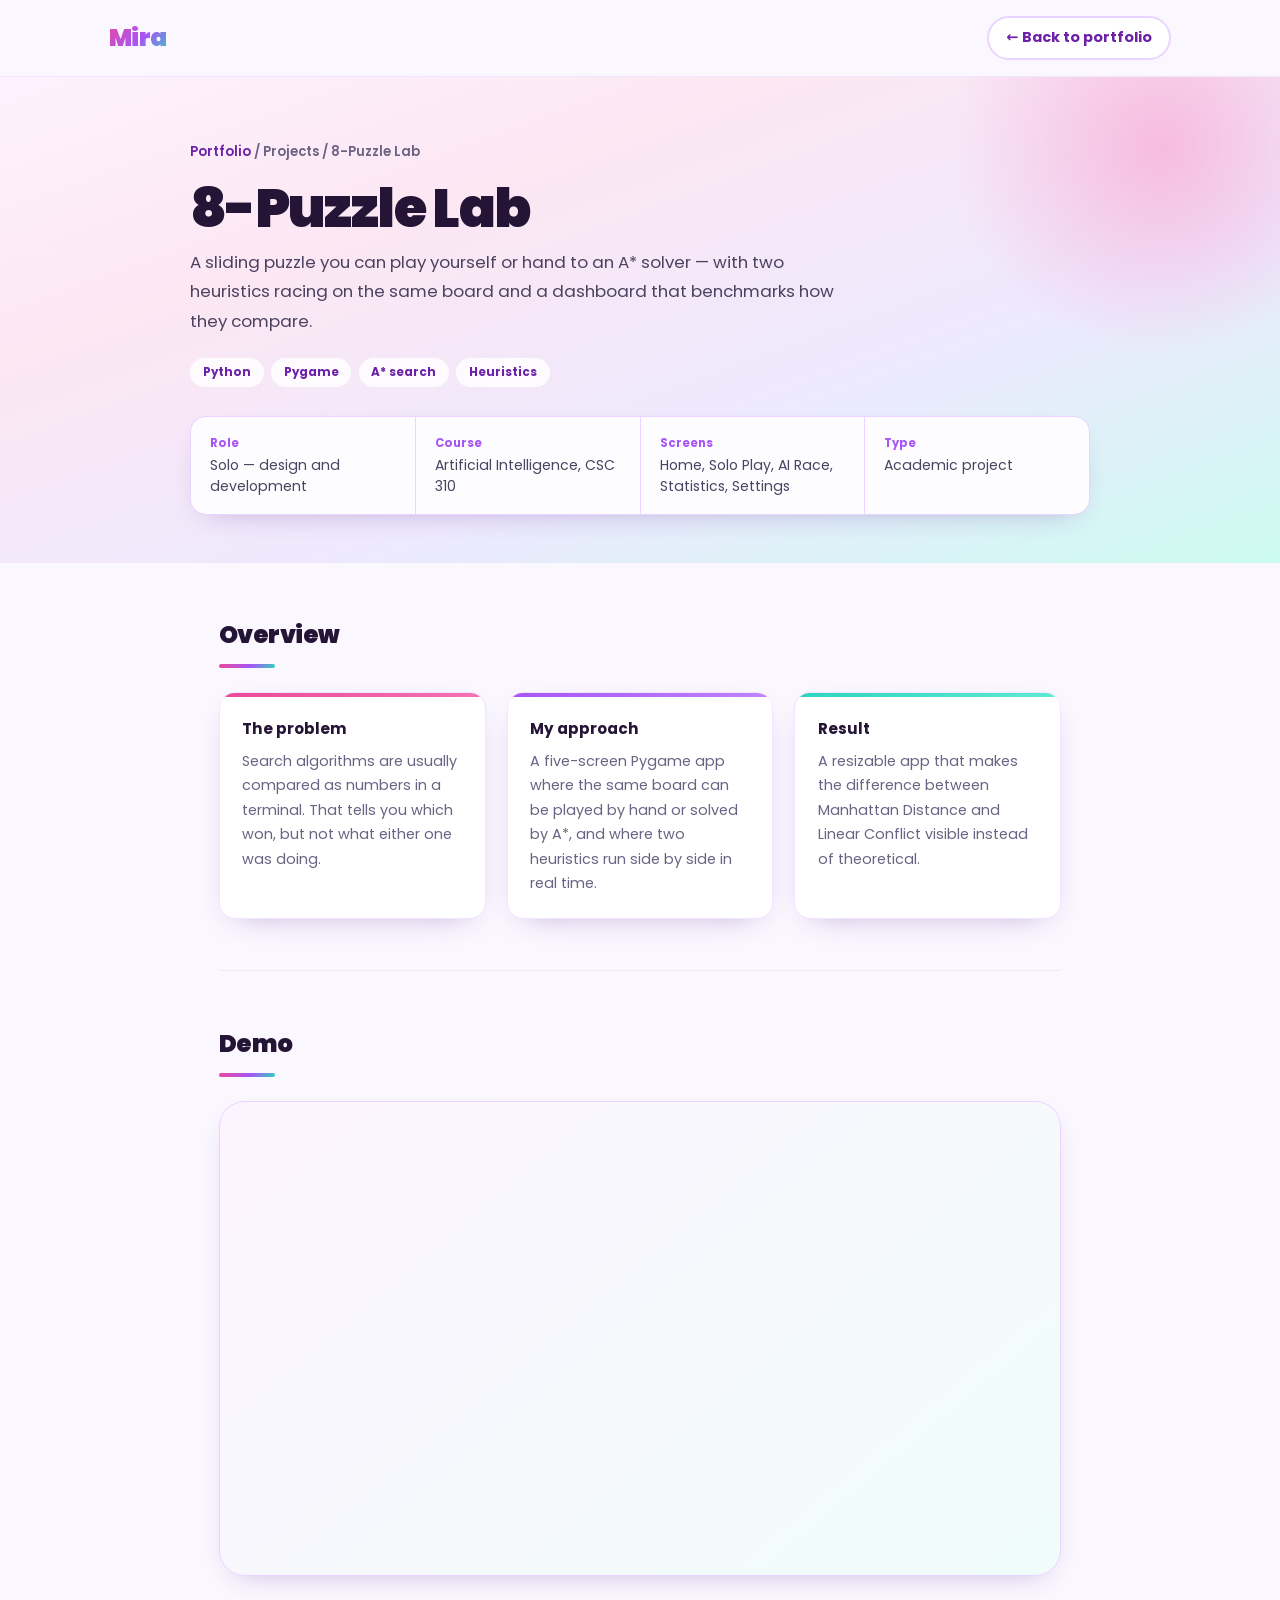
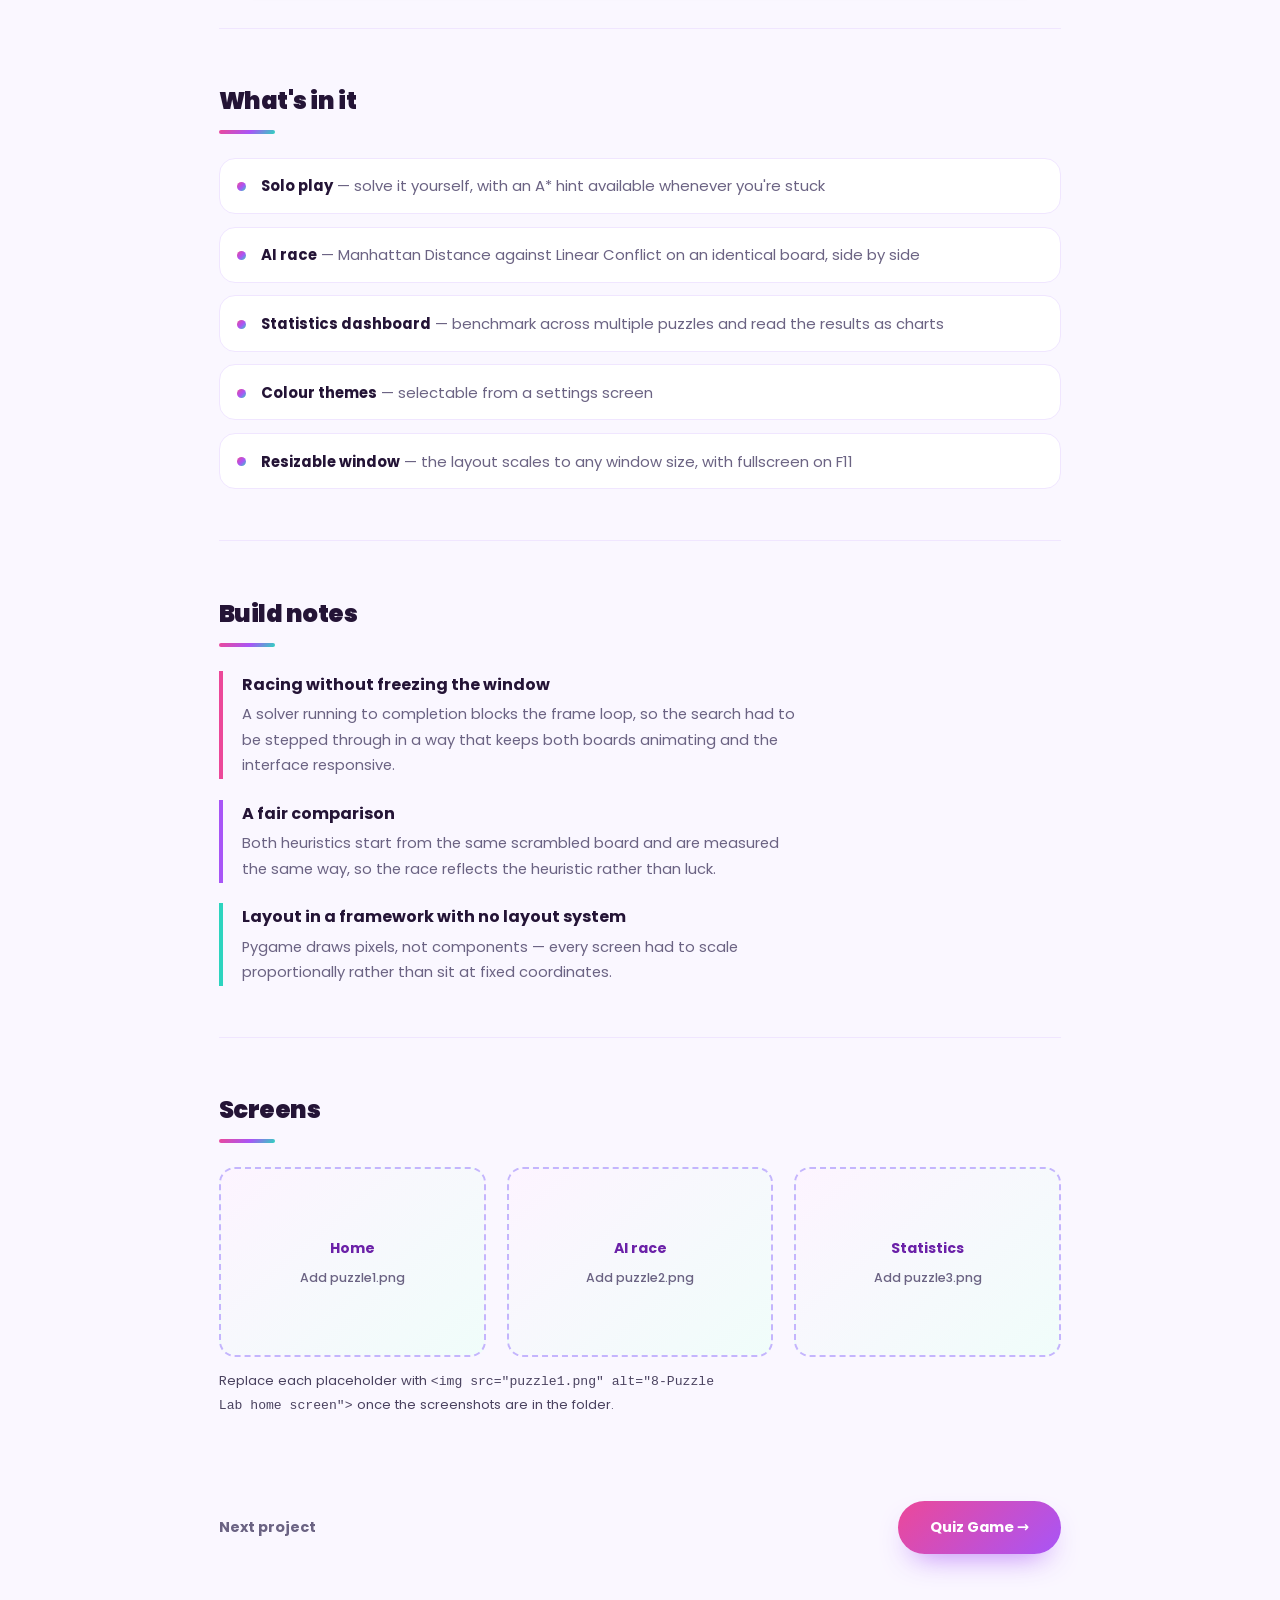
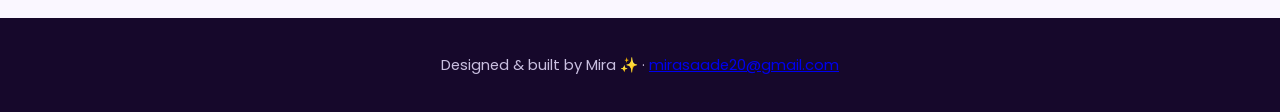
==== commit 3ba44407: "Update puzzle.html" ====
--- a/puzzle.html
+++ b/puzzle.html
@@ -5,10 +5,11 @@
   <meta charset="UTF-8">
   <meta name="viewport" content="width=device-width, initial-scale=1.0">
   <title>8-Puzzle Lab — A* search playground | Mira Saade</title>
-  <meta name="description" content="8-Puzzle Lab: a Python and Pygame sliding puzzle with an A* solver, a heuristic race mode and a benchmark dashboard.">
+  <meta name="description"
+    content="8-Puzzle Lab: a Python and Pygame sliding puzzle with an A* solver, a heuristic race mode and a benchmark dashboard.">
   <link rel="preconnect" href="https://fonts.googleapis.com">
   <link rel="preconnect" href="https://fonts.gstatic.com" crossorigin>
-  <link href="https://fonts.googleapis.com/css2?family=Sora:wght@500;600;700&family=Inter:wght@400;500;600&display=swap" rel="stylesheet">
+  <link href="https://fonts.googleapis.com/css2?family=Poppins:wght@400;500;600;700;900&display=swap" rel="stylesheet">
   <link rel="stylesheet" href="style.css">
   <link rel="stylesheet" href="project.css">
 </head>
@@ -17,11 +18,8 @@
 
   <header class="nav-wrap">
     <nav aria-label="Main">
-      <a class="logo" href="index.html">
-        <span class="logo-mark">MS</span>
-        <span class="logo-text">Mira Saade</span>
-      </a>
-      <a href="index.html" class="back-btn">Back to portfolio</a>
+      <a class="logo" href="index.html">Mira</a>
+      <a href="index.html" class="back-btn">← Back to portfolio</a>
     </nav>
   </header>
 
@@ -102,8 +100,7 @@
       <h2>What's in it</h2>
       <ul class="feature-list">
         <li><strong>Solo play</strong> — solve it yourself, with an A* hint available whenever you're stuck</li>
-        <li><strong>AI race</strong> — Manhattan Distance against Linear Conflict on an identical board, running side by
-          side</li>
+        <li><strong>AI race</strong> — Manhattan Distance against Linear Conflict on an identical board, side by side</li>
         <li><strong>Statistics dashboard</strong> — benchmark across multiple puzzles and read the results as charts</li>
         <li><strong>Colour themes</strong> — selectable from a settings screen</li>
         <li><strong>Resizable window</strong> — the layout scales to any window size, with fullscreen on F11</li>
@@ -126,8 +123,8 @@
         </li>
         <li>
           <h3>Layout in a framework with no layout system</h3>
-          <p>Pygame draws pixels, not components — every screen had to be built to scale proportionally rather than
-            sitting at fixed coordinates.</p>
+          <p>Pygame draws pixels, not components — every screen had to scale proportionally rather than sit at fixed
+            coordinates.</p>
         </li>
       </ul>
     </section>
@@ -158,11 +155,11 @@
 
   <div class="project-next">
     <p>Next project</p>
-    <a class="btn btn-ghost" href="quiz.html">Quiz Game</a>
+    <a class="btn btn-primary" href="quiz.html">Quiz Game →</a>
   </div>
 
   <footer>
-    <p>Designed and built by Mira Saade · <a href="mailto:mirasaade20@gmail.com">mirasaade20@gmail.com</a></p>
+    <p>Designed &amp; built by Mira ✨ · <a href="mailto:mirasaade20@gmail.com">mirasaade20@gmail.com</a></p>
   </footer>
 
 </body>
--- a/style.css
+++ b/style.css
@@ -1,53 +1,50 @@
 /* =========================================================
    Mira Saade — portfolio
-   Global styles: tokens, nav, hero, about, skills,
-   projects, education, contact, footer
+   Palette: soft violet / pink / mint on lilac white
    ========================================================= */
 
 :root {
-  --ink:        #1b1230;
-  --ink-soft:   #5a5270;
-  --paper:      #fcfaff;
-  --paper-2:    #f5efff;
-  --line:       #e7dcfa;
-  --violet:     #6d28d9;
-  --violet-dk:  #4c1d95;
-  --pink:       #db2777;
-  --teal:       #0f766e;
-
-  --radius:     14px;
-  --radius-lg:  22px;
+  --ink:        #241436;
+  --ink-soft:   #6b6383;
+  --paper:      #faf7ff;
+  --paper-2:    #f3eeff;
+  --line:       #e9d5ff;
+  --line-soft:  #f0e6ff;
+
+  --pink:       #ec4899;
+  --violet:     #a855f7;
+  --violet-dk:  #6b21a8;
+  --mint:       #2dd4bf;
+
+  --brand: linear-gradient(135deg, #ec4899, #a855f7 55%, #2dd4bf);
+
+  --radius:     16px;
+  --radius-lg:  26px;
   --shell:      1120px;
-  --shadow:     0 18px 50px -24px rgba(45, 16, 92, 0.35);
+  --shadow-sm:  0 10px 30px -18px rgba(88, 28, 135, 0.45);
+  --shadow:     0 26px 60px -30px rgba(88, 28, 135, 0.5);
 }
 
 * { margin: 0; padding: 0; box-sizing: border-box; }
 
-html { scroll-behavior: smooth; scroll-padding-top: 86px; }
+html { scroll-behavior: smooth; scroll-padding-top: 90px; }
 
 body {
-  font-family: 'Inter', system-ui, -apple-system, sans-serif;
+  font-family: 'Poppins', system-ui, sans-serif;
   background: var(--paper);
   color: var(--ink);
-  font-size: 1rem;
-  line-height: 1.7;
+  line-height: 1.75;
   -webkit-font-smoothing: antialiased;
 }
 
-h1, h2, h3, .logo-text, .btn, .nav-links a {
-  font-family: 'Sora', 'Inter', sans-serif;
-}
-
-a { color: var(--violet-dk); }
-
 img { max-width: 100%; display: block; }
 
-::selection { background: #efe2ff; color: var(--ink); }
+::selection { background: #f7d9ec; color: var(--ink); }
 
 :focus-visible {
   outline: 3px solid var(--pink);
   outline-offset: 3px;
-  border-radius: 4px;
+  border-radius: 6px;
 }
 
 .sr-only {
@@ -57,25 +54,25 @@
 }
 
 .skip-link {
-  position: absolute; left: -9999px; top: 0;
-  background: var(--ink); color: #fff;
-  padding: 0.7rem 1.1rem; z-index: 200;
-  border-radius: 0 0 10px 0; font-weight: 600;
+  position: absolute; left: -9999px; top: 0; z-index: 200;
+  background: var(--violet-dk); color: #fff;
+  padding: 0.7rem 1.1rem; font-weight: 600;
+  border-radius: 0 0 12px 0;
 }
 .skip-link:focus { left: 0; }
 
 /* ===== NAV ===== */
 .nav-wrap {
   position: sticky; top: 0; z-index: 100;
-  background: rgba(252, 250, 255, 0.88);
-  backdrop-filter: blur(10px);
-  border-bottom: 1px solid var(--line);
+  background: rgba(250, 247, 255, 0.82);
+  backdrop-filter: blur(14px);
+  border-bottom: 1px solid var(--line-soft);
 }
 
 .nav-wrap nav {
   max-width: var(--shell);
   margin: 0 auto;
-  padding: 0.9rem 1.8rem;
+  padding: 1rem 1.8rem;
   display: flex;
   align-items: center;
   justify-content: space-between;
@@ -83,206 +80,277 @@
 }
 
 .logo {
-  display: flex; align-items: center; gap: 0.6rem;
-  text-decoration: none; color: var(--ink);
-}
-
-.logo-mark {
-  display: grid; place-items: center;
-  width: 34px; height: 34px;
-  border-radius: 10px;
-  background: linear-gradient(140deg, var(--violet), var(--pink));
-  color: #fff;
-  font-family: 'Sora', sans-serif;
-  font-size: 0.78rem; font-weight: 700; letter-spacing: 0.04em;
-}
-
-.logo-text { font-weight: 600; font-size: 1rem; letter-spacing: -0.01em; }
-
-.nav-links { list-style: none; display: flex; align-items: center; gap: 1.6rem; }
+  font-size: 1.55rem;
+  font-weight: 900;
+  letter-spacing: -0.02em;
+  text-decoration: none;
+  background: var(--brand);
+  -webkit-background-clip: text;
+  background-clip: text;
+  -webkit-text-fill-color: transparent;
+}
+
+.nav-links { list-style: none; display: flex; align-items: center; gap: 1.8rem; }
 
 .nav-links a {
+  position: relative;
   text-decoration: none;
   color: var(--ink-soft);
-  font-size: 0.9rem;
-  font-weight: 500;
-  padding-bottom: 2px;
-  border-bottom: 2px solid transparent;
-  transition: color 0.18s, border-color 0.18s;
-}
-
-.nav-links a:hover { color: var(--violet); }
-.nav-links a.active { color: var(--ink); border-bottom-color: var(--pink); }
+  font-weight: 600;
+  font-size: 0.92rem;
+  transition: color 0.2s;
+}
+
+.nav-links a::after {
+  content: '';
+  position: absolute;
+  left: 0; bottom: -6px;
+  width: 100%; height: 3px;
+  border-radius: 3px;
+  background: var(--brand);
+  transform: scaleX(0);
+  transform-origin: left;
+  transition: transform 0.25s ease;
+}
+
+.nav-links a:hover { color: var(--violet-dk); }
+.nav-links a:hover::after,
+.nav-links a.active::after { transform: scaleX(1); }
+.nav-links a.active { color: var(--ink); }
 
 .nav-cta {
-  background: var(--ink);
+  background: var(--brand);
   color: #fff !important;
-  padding: 0.5rem 1.05rem;
+  padding: 0.55rem 1.3rem;
   border-radius: 100px;
-  border-bottom: none !important;
-}
-.nav-cta:hover { background: var(--violet); }
+  box-shadow: var(--shadow-sm);
+}
+.nav-cta::after { display: none; }
+.nav-cta:hover { filter: saturate(1.15) brightness(1.05); }
 
 .nav-toggle {
   display: none;
-  width: 42px; height: 38px;
-  background: none; border: 1px solid var(--line);
-  border-radius: 10px; cursor: pointer;
+  width: 44px; height: 40px;
+  background: #fff;
+  border: 1px solid var(--line);
+  border-radius: 12px;
+  cursor: pointer;
 }
 
 .nav-toggle-bars,
 .nav-toggle-bars::before,
 .nav-toggle-bars::after {
-  display: block; width: 18px; height: 2px;
-  background: var(--ink); border-radius: 2px;
-  margin: 0 auto; content: '';
-  transition: transform 0.2s, opacity 0.2s;
+  content: '';
+  display: block;
+  width: 18px; height: 2px;
+  margin: 0 auto;
+  border-radius: 2px;
+  background: var(--violet-dk);
+  transition: transform 0.22s, opacity 0.22s;
 }
 .nav-toggle-bars::before { transform: translateY(-6px); }
 .nav-toggle-bars::after  { transform: translateY(4px); }
-
 .nav-toggle[aria-expanded="true"] .nav-toggle-bars { background: transparent; }
 .nav-toggle[aria-expanded="true"] .nav-toggle-bars::before { transform: rotate(45deg); }
-.nav-toggle[aria-expanded="true"] .nav-toggle-bars::after  { transform: translateY(-2px) rotate(-45deg); }
-
-/* ===== SHARED SECTION SHELL ===== */
+.nav-toggle[aria-expanded="true"] .nav-toggle-bars::after { transform: translateY(-2px) rotate(-45deg); }
+
+/* ===== SECTION SHELL ===== */
 main section {
   max-width: var(--shell);
   margin: 0 auto;
   padding: 5.5rem 1.8rem;
 }
 
-.section-head {
-  display: flex;
-  align-items: baseline;
-  gap: 1rem;
-  padding-bottom: 1rem;
-  margin-bottom: 2.6rem;
-  border-bottom: 1px solid var(--line);
-  flex-wrap: wrap;
-}
+.section-inner { max-width: var(--shell); margin: 0 auto; }
+
+.section-head { margin-bottom: 2.8rem; }
 
 .section-head h2 {
-  font-size: clamp(1.6rem, 3vw, 2.1rem);
-  font-weight: 700;
+  font-size: clamp(1.9rem, 4vw, 2.5rem);
+  font-weight: 900;
   letter-spacing: -0.02em;
-}
-
-.section-note { color: var(--ink-soft); font-size: 0.92rem; }
+  line-height: 1.15;
+  display: inline-block;
+}
+
+.section-head h2::after {
+  content: '';
+  display: block;
+  width: 72px; height: 5px;
+  margin-top: 10px;
+  border-radius: 6px;
+  background: var(--brand);
+}
+
+.section-note { color: var(--ink-soft); font-size: 0.95rem; margin-top: 0.6rem; }
 
 /* ===== HERO ===== */
 #hero {
-  padding-top: 4rem;
-  padding-bottom: 2.5rem;
+  max-width: 100%;
+  padding: 5rem 1.8rem 5.5rem;
+  background: linear-gradient(160deg, #fdf2ff 0%, #fce7f3 28%, #ede9fe 62%, #ccfbf1 100%);
+  position: relative;
+  overflow: hidden;
+}
+
+#hero::before,
+#hero::after {
+  content: '';
+  position: absolute;
+  border-radius: 50%;
+  pointer-events: none;
+  filter: blur(10px);
+}
+
+#hero::before {
+  width: 520px; height: 520px;
+  background: radial-gradient(circle, rgba(249, 168, 212, 0.75) 0%, transparent 70%);
+  top: -170px; right: -110px;
+  animation: drift 16s ease-in-out infinite alternate;
+}
+
+#hero::after {
+  width: 420px; height: 420px;
+  background: radial-gradient(circle, rgba(165, 243, 252, 0.75) 0%, transparent 70%);
+  bottom: -140px; left: -90px;
+  animation: drift 20s ease-in-out infinite alternate-reverse;
+}
+
+@keyframes drift {
+  from { transform: translate3d(0, 0, 0) scale(1); }
+  to   { transform: translate3d(-30px, 26px, 0) scale(1.08); }
 }
 
 .hero-inner {
+  position: relative;
+  z-index: 1;
+  max-width: var(--shell);
+  margin: 0 auto;
   display: grid;
-  grid-template-columns: minmax(0, 1.45fr) minmax(0, 1fr);
+  grid-template-columns: minmax(0, 1.5fr) minmax(0, 1fr);
   gap: 3.5rem;
-  align-items: start;
+  align-items: center;
 }
 
 .status {
-  display: inline-flex; align-items: center; gap: 0.55rem;
-  font-size: 0.82rem; font-weight: 500;
+  display: inline-flex;
+  align-items: center;
+  gap: 0.6rem;
+  background: rgba(255, 255, 255, 0.75);
+  border: 1px solid #fff;
   color: var(--violet-dk);
-  background: #f3ecff;
-  border: 1px solid var(--line);
-  padding: 0.4rem 0.9rem;
+  font-size: 0.82rem;
+  font-weight: 600;
+  padding: 0.45rem 1rem;
   border-radius: 100px;
-  margin-bottom: 1.8rem;
+  margin-bottom: 1.6rem;
+  box-shadow: var(--shadow-sm);
 }
 
 .status-dot {
-  width: 8px; height: 8px; border-radius: 50%;
-  background: var(--teal);
-  box-shadow: 0 0 0 3px rgba(15, 118, 110, 0.15);
+  width: 9px; height: 9px;
+  border-radius: 50%;
+  background: #14b8a6;
+  box-shadow: 0 0 0 4px rgba(45, 212, 191, 0.25);
 }
 
 #hero h1 {
-  font-size: clamp(2.9rem, 7vw, 4.6rem);
-  font-weight: 700;
+  font-size: clamp(2.9rem, 7.5vw, 5.2rem);
+  font-weight: 900;
   line-height: 1.02;
   letter-spacing: -0.035em;
-  margin-bottom: 0.7rem;
-}
-
-.hero-role {
-  font-family: 'Sora', sans-serif;
-  font-size: clamp(1.05rem, 2.2vw, 1.35rem);
-  font-weight: 500;
-  color: var(--violet);
-  margin-bottom: 1.4rem;
+  margin-bottom: 0.6rem;
+}
+
+.highlight {
+  background: var(--brand);
+  -webkit-background-clip: text;
+  background-clip: text;
+  -webkit-text-fill-color: transparent;
+}
+
+.tagline {
+  font-size: 1.1rem;
+  font-weight: 600;
+  color: var(--violet-dk);
+  margin-bottom: 1.3rem;
 }
 
 .hero-pitch {
-  font-size: 1.05rem;
-  color: var(--ink-soft);
-  max-width: 58ch;
+  font-size: 1.02rem;
+  color: #4b4360;
+  max-width: 56ch;
   margin-bottom: 2.2rem;
 }
 
-.hero-actions { display: flex; flex-wrap: wrap; gap: 0.8rem; }
+.hero-actions { display: flex; flex-wrap: wrap; gap: 0.9rem; }
 
 .btn {
   display: inline-block;
-  padding: 0.75rem 1.5rem;
+  padding: 0.85rem 2rem;
   border-radius: 100px;
   text-decoration: none;
-  font-size: 0.9rem;
-  font-weight: 600;
-  transition: background 0.18s, color 0.18s, border-color 0.18s, transform 0.18s;
-}
-
-.btn-primary { background: var(--ink); color: #fff; }
-.btn-primary:hover { background: var(--violet); transform: translateY(-2px); }
+  font-weight: 700;
+  font-size: 0.92rem;
+  transition: transform 0.22s, box-shadow 0.22s, background 0.22s, color 0.22s, border-color 0.22s;
+}
+
+.btn-primary {
+  background: linear-gradient(135deg, #ec4899, #a855f7);
+  color: #fff;
+  box-shadow: 0 14px 30px -14px rgba(168, 85, 247, 0.85);
+}
+.btn-primary:hover { transform: translateY(-3px); box-shadow: 0 20px 40px -14px rgba(168, 85, 247, 0.9); }
 
 .btn-ghost {
-  border: 1px solid var(--line);
-  color: var(--ink);
-  background: #fff;
-}
-.btn-ghost:hover { border-color: var(--violet); color: var(--violet); }
+  background: rgba(255, 255, 255, 0.8);
+  color: var(--violet-dk);
+  border: 2px solid #fff;
+}
+.btn-ghost:hover { transform: translateY(-3px); background: #fff; }
 
 .btn-on-dark {
   background: transparent;
   color: #fff;
-  border-color: rgba(255, 255, 255, 0.35);
-}
-.btn-on-dark:hover { background: rgba(255, 255, 255, 0.12); color: #fff; border-color: #fff; }
-
-/* Hero facts card */
+  border: 2px solid rgba(255, 255, 255, 0.4);
+}
+.btn-on-dark:hover { border-color: #fff; background: rgba(255, 255, 255, 0.12); }
+
+/* Hero glass card */
 .hero-card {
-  background: #fff;
-  border: 1px solid var(--line);
-  border-top: 4px solid var(--pink);
+  background: rgba(255, 255, 255, 0.72);
+  backdrop-filter: blur(16px);
+  border: 1px solid #fff;
   border-radius: var(--radius-lg);
-  padding: 1.8rem;
+  padding: 1.9rem;
   box-shadow: var(--shadow);
-}
-
-.hero-card-title {
-  font-size: 0.95rem;
-  font-weight: 600;
-  margin-bottom: 1.2rem;
-  color: var(--ink);
+  position: relative;
+  overflow: hidden;
+}
+
+.hero-card::before {
+  content: '';
+  position: absolute;
+  top: 0; left: 0; right: 0;
+  height: 6px;
+  background: var(--brand);
 }
 
 .facts .fact + .fact {
-  margin-top: 1rem;
-  padding-top: 1rem;
+  margin-top: 1.1rem;
+  padding-top: 1.1rem;
   border-top: 1px dashed var(--line);
 }
 
 .facts dt {
-  font-size: 0.75rem;
-  font-weight: 600;
+  font-size: 0.74rem;
+  font-weight: 700;
+  letter-spacing: 0.02em;
   color: var(--violet);
-  margin-bottom: 0.15rem;
-}
-
-.facts dd { font-size: 0.93rem; color: var(--ink-soft); line-height: 1.55; }
+  margin-bottom: 0.1rem;
+}
+
+.facts dd { font-size: 0.93rem; color: #4b4360; line-height: 1.6; }
 
 /* ===== ABOUT ===== */
 .about-grid {
@@ -291,128 +359,139 @@
   gap: 3rem;
 }
 
-.about-text p { color: var(--ink-soft); max-width: 62ch; }
+.about-text p { color: #4b4360; max-width: 60ch; }
 .about-text p + p { margin-top: 1.1rem; }
 
 .about-points { list-style: none; display: grid; gap: 1rem; }
 
 .about-points li {
-  border-left: 3px solid var(--violet);
-  padding: 0.2rem 0 0.2rem 1rem;
-}
-
-.about-points h3 {
-  font-size: 0.98rem;
-  font-weight: 600;
-  margin-bottom: 0.2rem;
-}
-
-.about-points p { font-size: 0.9rem; color: var(--ink-soft); line-height: 1.6; }
+  background: #fff;
+  border: 1px solid var(--line-soft);
+  border-left: 5px solid var(--violet);
+  border-radius: var(--radius);
+  padding: 1.1rem 1.3rem;
+  box-shadow: var(--shadow-sm);
+}
+
+.about-points li:nth-child(1) { border-left-color: var(--pink); }
+.about-points li:nth-child(3) { border-left-color: var(--mint); }
+
+.about-points h3 { font-size: 1rem; font-weight: 700; margin-bottom: 0.2rem; }
+.about-points p { font-size: 0.9rem; color: var(--ink-soft); line-height: 1.65; }
 
 /* ===== SKILLS ===== */
-#skills { background: linear-gradient(180deg, transparent, var(--paper-2) 30%, transparent); max-width: 100%; }
-#skills .section-head,
-#skills .skill-rows { max-width: var(--shell); margin-left: auto; margin-right: auto; }
-
-.skill-rows { display: grid; gap: 0; }
+#skills {
+  max-width: 100%;
+  background: linear-gradient(135deg, #fdf4ff, #f0fdfa);
+  border-top: 1px solid var(--line-soft);
+  border-bottom: 1px solid var(--line-soft);
+}
+
+.skill-rows { display: grid; }
 
 .skill-row {
   display: grid;
-  grid-template-columns: 190px minmax(0, 1fr);
+  grid-template-columns: 200px minmax(0, 1fr);
   gap: 1.5rem;
   align-items: start;
-  padding: 1.1rem 0;
-  border-bottom: 1px solid var(--line);
+  padding: 1.2rem 0;
+  border-bottom: 1px solid rgba(168, 85, 247, 0.16);
 }
 .skill-row:last-child { border-bottom: none; }
 
-.skill-row dt {
-  font-family: 'Sora', sans-serif;
-  font-size: 0.95rem;
+.skill-row dt { font-weight: 700; font-size: 1rem; }
+
+.skill-row dd { display: flex; flex-wrap: wrap; gap: 0.55rem; }
+
+.chip {
+  font-size: 0.83rem;
   font-weight: 600;
-  padding-top: 0.15rem;
-}
-
-.skill-row dd { display: flex; flex-wrap: wrap; gap: 0.5rem; }
-
-.chip {
-  font-size: 0.82rem;
-  font-weight: 500;
   color: var(--ink-soft);
-  background: #fff;
+  background: rgba(255, 255, 255, 0.85);
   border: 1px solid var(--line);
-  padding: 0.3rem 0.8rem;
-  border-radius: 8px;
-}
+  padding: 0.35rem 0.95rem;
+  border-radius: 100px;
+  transition: transform 0.18s, box-shadow 0.18s;
+}
+
+.chip:hover { transform: translateY(-2px); box-shadow: var(--shadow-sm); }
 
 .chip-strong {
-  background: #f3ecff;
-  border-color: #dcc9fb;
-  color: var(--violet-dk);
-  font-weight: 600;
+  color: #fff;
+  background: linear-gradient(135deg, #ec4899, #a855f7);
+  border-color: transparent;
 }
 
 /* ===== PROJECTS ===== */
 .featured {
   display: grid;
-  grid-template-columns: minmax(0, 1.6fr) minmax(0, 1fr);
+  grid-template-columns: minmax(0, 1.65fr) minmax(0, 1fr);
   gap: 2.5rem;
   background: #fff;
-  border: 1px solid var(--line);
+  border: 1px solid var(--line-soft);
   border-radius: var(--radius-lg);
-  padding: 2.2rem;
+  padding: 2.4rem;
   box-shadow: var(--shadow);
-  margin-bottom: 2.5rem;
+  margin-bottom: 2.2rem;
+  position: relative;
+  overflow: hidden;
+}
+
+.featured::before {
+  content: '';
+  position: absolute;
+  top: 0; left: 0; right: 0;
+  height: 6px;
+  background: var(--brand);
 }
 
 .featured-flag {
   display: inline-block;
   font-size: 0.75rem;
-  font-weight: 600;
-  color: var(--pink);
-  background: #fdeaf3;
-  padding: 0.25rem 0.7rem;
+  font-weight: 700;
+  color: #9d174d;
+  background: #fce7f3;
+  padding: 0.3rem 0.9rem;
   border-radius: 100px;
   margin-bottom: 0.9rem;
 }
 
 .featured h3 {
-  font-size: clamp(1.5rem, 3vw, 2rem);
-  font-weight: 700;
+  font-size: clamp(1.6rem, 3.2vw, 2.1rem);
+  font-weight: 900;
   letter-spacing: -0.02em;
   line-height: 1.15;
 }
 
-.featured-sub {
-  font-size: 0.88rem;
-  color: var(--violet);
-  font-weight: 500;
-  margin-bottom: 1rem;
-}
-
-.featured-desc { color: var(--ink-soft); max-width: 60ch; margin-bottom: 1.2rem; }
-
-.featured-points { list-style: none; display: grid; gap: 0.5rem; margin-bottom: 1.2rem; }
+.featured-sub { font-size: 0.88rem; font-weight: 600; color: var(--violet); margin-bottom: 1rem; }
+
+.featured-desc { color: #4b4360; font-size: 0.97rem; max-width: 58ch; margin-bottom: 1.3rem; }
+
+.featured-points { list-style: none; display: grid; gap: 0.6rem; }
 
 .featured-points li {
   position: relative;
-  padding-left: 1.4rem;
+  padding-left: 1.6rem;
   font-size: 0.93rem;
   color: var(--ink-soft);
+  line-height: 1.65;
 }
 
 .featured-points li::before {
   content: '';
   position: absolute;
-  left: 0; top: 0.65em;
-  width: 7px; height: 7px;
-  border-radius: 2px;
-  background: var(--teal);
+  left: 0; top: 0.62em;
+  width: 9px; height: 9px;
+  border-radius: 50%;
+  background: var(--brand);
 }
 
 .featured-side {
-  border-left: 1px solid var(--line);
-  padding-left: 2rem;
+  align-self: center;
+  background: linear-gradient(150deg, #fdf4ff, #f0fdfa);
+  border: 1px solid var(--line-soft);
+  border-radius: var(--radius);
+  padding: 1.5rem;
 }
 
 .mini-facts > div + div {
@@ -422,38 +501,51 @@
 }
 
 .mini-facts dt {
-  font-size: 0.75rem;
-  font-weight: 600;
+  font-size: 0.74rem;
+  font-weight: 700;
   color: var(--violet);
   margin-bottom: 0.1rem;
 }
 
-.mini-facts dd { font-size: 0.92rem; color: var(--ink-soft); }
+.mini-facts dd { font-size: 0.92rem; color: #4b4360; line-height: 1.55; }
 
 .projects-grid {
   display: grid;
   grid-template-columns: repeat(auto-fit, minmax(300px, 1fr));
-  gap: 1.5rem;
+  gap: 1.8rem;
 }
 
 .card {
   display: flex;
   flex-direction: column;
   background: #fff;
-  border: 1px solid var(--line);
+  border: 1px solid var(--line-soft);
   border-radius: var(--radius-lg);
   overflow: hidden;
-  transition: border-color 0.2s, box-shadow 0.2s;
-}
-
-.card:hover { border-color: #cdb4f5; box-shadow: var(--shadow); }
-
-.card-video {
+  box-shadow: var(--shadow-sm);
+  transition: transform 0.25s, box-shadow 0.25s;
+}
+
+.card::before {
+  content: '';
+  display: block;
+  height: 5px;
+  background: var(--brand);
+}
+
+.card:nth-child(1)::before { background: linear-gradient(90deg, #ec4899, #f472b6); }
+.card:nth-child(2)::before { background: linear-gradient(90deg, #a855f7, #c084fc); }
+.card:nth-child(3)::before { background: linear-gradient(90deg, #2dd4bf, #5eead4); }
+
+.card:hover { transform: translateY(-8px); box-shadow: var(--shadow); }
+
+.card-video,
+.card-figure {
   position: relative;
   width: 100%;
   padding-top: 56.25%;
-  background: var(--paper-2);
-  border-bottom: 1px solid var(--line);
+  background: linear-gradient(140deg, #fdf4ff, #f0fdfa);
+  border-bottom: 1px solid var(--line-soft);
 }
 
 .card-video iframe {
@@ -463,155 +555,148 @@
   border: none;
 }
 
-.card-figure { background: linear-gradient(140deg, #f3ecff, #fdeaf3); }
-
-.figure-inner {
-  position: absolute;
-  inset: 0;
+.card-figure {
   display: grid;
   place-content: center;
   justify-items: center;
-  gap: 0.5rem;
-  padding: 1rem;
+  gap: 0.55rem;
+  padding-top: 0;
+  min-height: 190px;
 }
 
 .figure-node {
   background: #fff;
   border: 1px solid var(--line);
-  border-radius: 8px;
-  padding: 0.4rem 0.9rem;
+  border-radius: 100px;
+  padding: 0.45rem 1.1rem;
   font-size: 0.82rem;
-  font-weight: 600;
-  color: var(--ink);
+  font-weight: 700;
+  color: var(--violet-dk);
+  box-shadow: var(--shadow-sm);
 }
 
 .figure-line {
-  width: 2px;
-  height: 22px;
-  background: linear-gradient(180deg, var(--violet), var(--pink));
-  border-radius: 2px;
-}
-
-.card-body { padding: 1.5rem; display: flex; flex-direction: column; flex: 1; }
-
-.card-body h3 { font-size: 1.15rem; font-weight: 600; letter-spacing: -0.01em; }
-
-.card-sub {
-  font-size: 0.82rem;
-  color: var(--violet);
-  font-weight: 500;
-  margin-bottom: 0.7rem;
-}
-
-.card-desc { font-size: 0.92rem; color: var(--ink-soft); line-height: 1.65; }
+  width: 3px; height: 26px;
+  border-radius: 3px;
+  background: linear-gradient(180deg, var(--pink), var(--mint));
+}
+
+.card-body { padding: 1.6rem; display: flex; flex-direction: column; flex: 1; }
+
+.card-body h3 { font-size: 1.22rem; font-weight: 700; letter-spacing: -0.01em; }
+
+.card-sub { font-size: 0.82rem; font-weight: 600; color: var(--violet); margin-bottom: 0.7rem; }
+
+.card-desc { font-size: 0.92rem; color: var(--ink-soft); line-height: 1.7; }
 
 /* ===== TAGS ===== */
-.tags { display: flex; flex-wrap: wrap; gap: 0.4rem; margin: 1.1rem 0 0; }
+.tags { display: flex; flex-wrap: wrap; gap: 0.45rem; margin-top: 1.1rem; }
 
 .tag {
   font-size: 0.74rem;
-  font-weight: 600;
-  color: var(--ink-soft);
-  background: var(--paper-2);
-  border: 1px solid var(--line);
-  padding: 0.22rem 0.62rem;
-  border-radius: 6px;
-}
+  font-weight: 700;
+  padding: 0.25rem 0.8rem;
+  border-radius: 100px;
+  background: #f3e8ff;
+  color: var(--violet-dk);
+}
+
+.card:nth-child(1) .tag { background: #fce7f3; color: #9d174d; }
+.card:nth-child(3) .tag { background: #ccfbf1; color: #0f766e; }
 
 /* ===== LINK BUTTON ===== */
 .more-btn {
   align-self: flex-start;
-  margin-top: 1.2rem;
+  margin-top: 1.3rem;
   display: inline-block;
+  padding: 0.5rem 1.3rem;
+  border: 2px solid var(--violet);
+  border-radius: 100px;
   color: var(--violet-dk);
   text-decoration: none;
-  font-family: 'Sora', sans-serif;
-  font-size: 0.86rem;
-  font-weight: 600;
-  padding-bottom: 3px;
-  border-bottom: 2px solid #ddc9fb;
-  transition: border-color 0.18s, color 0.18s;
-}
-
-.more-btn:hover { color: var(--pink); border-bottom-color: var(--pink); }
-
-.projects-footnote {
-  margin-top: 2rem;
-  font-size: 0.92rem;
-  color: var(--ink-soft);
-}
-
-/* ===== EDUCATION TIMELINE ===== */
-.timeline { list-style: none; position: relative; padding-left: 1.6rem; }
-
-.timeline::before {
-  content: '';
-  position: absolute;
-  left: 4px; top: 6px; bottom: 6px;
-  width: 2px;
-  background: linear-gradient(180deg, var(--pink), var(--violet), var(--teal));
-  border-radius: 2px;
-}
-
-.timeline li { position: relative; padding-bottom: 2.2rem; }
-.timeline li:last-child { padding-bottom: 0; }
-
-.timeline li::before {
-  content: '';
-  position: absolute;
-  left: -1.6rem; top: 0.55rem;
-  width: 10px; height: 10px;
-  border-radius: 50%;
-  background: #fff;
-  border: 2px solid var(--violet);
-}
-
-.time-when {
-  font-size: 0.78rem;
-  font-weight: 600;
-  color: var(--violet);
-  margin-bottom: 0.15rem;
-}
-
-.timeline h3 { font-size: 1.05rem; font-weight: 600; }
-
-.time-where { font-size: 0.9rem; color: var(--ink); margin-bottom: 0.35rem; }
-
-.time-desc { font-size: 0.92rem; color: var(--ink-soft); max-width: 68ch; }
+  font-size: 0.82rem;
+  font-weight: 700;
+  transition: background 0.2s, color 0.2s, transform 0.2s;
+}
+
+.more-btn:hover {
+  background: linear-gradient(135deg, #ec4899, #a855f7);
+  border-color: transparent;
+  color: #fff;
+  transform: translateY(-2px);
+}
+
+.projects-footnote { margin-top: 2rem; font-size: 0.93rem; color: var(--ink-soft); }
+.projects-footnote a { color: var(--violet-dk); font-weight: 600; }
+
+/* ===== EDUCATION ===== */
+#education {
+  max-width: 100%;
+  background: linear-gradient(135deg, #ede9fe, #fce7f3);
+}
+
+.edu-grid {
+  display: grid;
+  grid-template-columns: repeat(auto-fit, minmax(300px, 1fr));
+  gap: 1.8rem;
+}
+
+.edu-item {
+  background: rgba(255, 255, 255, 0.85);
+  backdrop-filter: blur(8px);
+  border-radius: var(--radius-lg);
+  border-left: 6px solid var(--violet);
+  padding: 1.8rem;
+  box-shadow: var(--shadow-sm);
+}
+
+.edu-item-alt { border-left-color: var(--mint); }
+
+.edu-when { font-size: 0.78rem; font-weight: 700; color: var(--violet); }
+.edu-item h3 { font-size: 1.2rem; font-weight: 700; margin-top: 0.2rem; }
+.edu-where { font-size: 0.95rem; font-weight: 600; color: #4b4360; }
+.edu-desc { font-size: 0.92rem; color: var(--ink-soft); margin-top: 0.5rem; line-height: 1.7; }
+.edu-item .tag { background: #f3e8ff; color: var(--violet-dk); }
 
 /* ===== CONTACT ===== */
 #contact {
   max-width: 100%;
-  background: var(--ink);
+  background: linear-gradient(135deg, #2d1050, #0d2240);
   color: #fff;
-  padding: 4.5rem 1.8rem;
-  margin-top: 2rem;
+  position: relative;
+  overflow: hidden;
+}
+
+#contact::before {
+  content: '';
+  position: absolute;
+  width: 480px; height: 480px;
+  border-radius: 50%;
+  background: radial-gradient(circle, rgba(236, 72, 153, 0.35) 0%, transparent 70%);
+  top: -180px; right: -120px;
+  pointer-events: none;
 }
 
 .contact-inner {
+  position: relative;
+  z-index: 1;
   max-width: var(--shell);
   margin: 0 auto;
   display: grid;
-  grid-template-columns: minmax(0, 1.4fr) minmax(0, 1fr);
-  gap: 3rem;
-  align-items: start;
+  grid-template-columns: minmax(0, 1.35fr) minmax(0, 1fr);
+  gap: 3.5rem;
+  align-items: center;
 }
 
 .contact-lead h2 {
-  font-size: clamp(1.7rem, 3.5vw, 2.4rem);
-  font-weight: 700;
-  letter-spacing: -0.025em;
-  margin-bottom: 0.9rem;
-}
-
-.contact-lead p {
-  color: #cfc6e4;
-  max-width: 52ch;
-  margin-bottom: 1.8rem;
-}
-
-#contact .btn-primary { background: #fff; color: var(--ink); }
-#contact .btn-primary:hover { background: var(--pink); color: #fff; }
+  font-size: clamp(1.9rem, 4vw, 2.7rem);
+  font-weight: 900;
+  letter-spacing: -0.02em;
+  line-height: 1.1;
+  margin-bottom: 1rem;
+}
+
+.contact-lead p { color: #d6cdec; max-width: 48ch; margin-bottom: 2rem; }
 
 .contact-list { list-style: none; }
 
@@ -619,8 +704,8 @@
   display: flex;
   justify-content: space-between;
   gap: 1rem;
-  padding: 0.85rem 0;
-  border-bottom: 1px solid rgba(255, 255, 255, 0.14);
+  padding: 0.9rem 0;
+  border-bottom: 1px solid rgba(255, 255, 255, 0.15);
   font-size: 0.92rem;
 }
 
@@ -628,53 +713,62 @@
 
 .contact-list a {
   color: #fff;
+  font-weight: 600;
   text-decoration: none;
-  border-bottom: 1px solid transparent;
-}
-.contact-list a:hover { border-bottom-color: var(--pink); }
+  border-bottom: 2px solid transparent;
+  transition: border-color 0.2s, color 0.2s;
+}
+.contact-list a:hover { color: #f9a8d4; border-bottom-color: #f9a8d4; }
+
+.contact-plain { color: #fff !important; font-weight: 600; }
 
 /* ===== FOOTER ===== */
 footer {
-  background: #120c22;
-  color: #b3a9cc;
+  background: #16082b;
+  color: #c9bfe0;
   text-align: center;
-  padding: 2rem 1.5rem;
-  font-size: 0.88rem;
-}
-
-.footer-meta { color: #766d8d; font-size: 0.8rem; margin-top: 0.3rem; }
+  padding: 2.2rem 1.5rem;
+  font-size: 0.92rem;
+}
+
+.footer-meta { color: #7d719b; font-size: 0.8rem; margin-top: 0.2rem; }
 
 /* ===== REVEAL ===== */
 .js .reveal {
   opacity: 0;
-  transform: translateY(18px);
-  transition: opacity 0.5s ease-out, transform 0.5s ease-out;
+  transform: translateY(26px);
+  transition: opacity 0.6s ease-out, transform 0.6s ease-out;
 }
 
 .js .reveal.visible { opacity: 1; transform: none; }
 
 @media (prefers-reduced-motion: reduce) {
   html { scroll-behavior: auto; }
-  .js .reveal { opacity: 1; transform: none; transition: none; }
-  * { animation-duration: 0.01ms !important; transition-duration: 0.01ms !important; }
+  .js .reveal { opacity: 1; transform: none; }
+  *, *::before, *::after {
+    animation-duration: 0.01ms !important;
+    animation-iteration-count: 1 !important;
+    transition-duration: 0.01ms !important;
+  }
 }
 
 /* ===== RESPONSIVE ===== */
-@media (max-width: 900px) {
+@media (max-width: 920px) {
   .hero-inner,
   .about-grid,
   .featured,
-  .contact-inner { grid-template-columns: 1fr; gap: 2.2rem; }
-
-  .featured-side { border-left: none; border-top: 1px solid var(--line); padding-left: 0; padding-top: 1.5rem; }
-
-  .skill-row { grid-template-columns: 1fr; gap: 0.6rem; }
+  .contact-inner { grid-template-columns: 1fr; gap: 2.4rem; }
+
+  .featured-side { align-self: stretch; }
+
+  .skill-row { grid-template-columns: 1fr; gap: 0.7rem; }
 }
 
 @media (max-width: 720px) {
   .nav-toggle { display: block; }
 
   .nav-links {
+    display: none;
     position: absolute;
     top: 100%; left: 0; right: 0;
     flex-direction: column;
@@ -682,23 +776,19 @@
     gap: 0;
     background: #fff;
     border-bottom: 1px solid var(--line);
-    padding: 0.5rem 1.4rem 1.2rem;
-    display: none;
+    padding: 0.4rem 1.4rem 1.3rem;
+    box-shadow: var(--shadow-sm);
   }
 
   .nav-links.open { display: flex; }
 
-  .nav-links li { border-top: 1px solid var(--line); }
-
-  .nav-links a { display: block; padding: 0.85rem 0; border-bottom: none; }
-
-  .nav-cta { text-align: center; margin-top: 0.8rem; }
+  .nav-links li { border-top: 1px solid var(--line-soft); }
+  .nav-links a { display: block; padding: 0.9rem 0; }
+  .nav-links a::after { display: none; }
+  .nav-cta { text-align: center; margin-top: 0.9rem; }
 
   main section { padding: 3.5rem 1.3rem; }
-
-  #contact { padding: 3.5rem 1.3rem; }
-
-  .featured { padding: 1.5rem; }
-
+  #hero { padding: 3.5rem 1.3rem 4rem; }
+  .featured { padding: 1.6rem; }
   .hero-actions .btn { flex: 1 1 auto; text-align: center; }
 }
--- a/project.css
+++ b/project.css
@@ -6,30 +6,45 @@
 /* ===== BACK LINK ===== */
 .back-btn {
   text-decoration: none;
-  color: var(--ink-soft);
-  font-family: 'Sora', sans-serif;
-  font-size: 0.88rem;
-  font-weight: 600;
-  transition: color 0.18s;
-}
-.back-btn:hover { color: var(--violet); }
+  color: var(--violet-dk);
+  font-weight: 700;
+  font-size: 0.9rem;
+  padding: 0.45rem 1.1rem;
+  border: 2px solid var(--line);
+  border-radius: 100px;
+  background: #fff;
+  transition: border-color 0.2s, color 0.2s, transform 0.2s;
+}
+
+.back-btn:hover { border-color: var(--violet); color: var(--pink); transform: translateX(-3px); }
 
 /* ===== PROJECT HERO ===== */
 .project-hero {
-  background: linear-gradient(180deg, var(--paper-2), var(--paper));
-  border-bottom: 1px solid var(--line);
-  padding: 3.5rem 1.8rem 2.5rem;
-}
-
-.project-hero-content { max-width: 900px; margin: 0 auto; }
-
-.crumb { font-size: 0.82rem; color: var(--ink-soft); margin-bottom: 1.2rem; }
+  background: linear-gradient(160deg, #fdf2ff 0%, #fce7f3 30%, #ede9fe 65%, #ccfbf1 100%);
+  padding: 4rem 1.8rem 3rem;
+  position: relative;
+  overflow: hidden;
+}
+
+.project-hero::before {
+  content: '';
+  position: absolute;
+  width: 420px; height: 420px;
+  border-radius: 50%;
+  background: radial-gradient(circle, rgba(249, 168, 212, 0.7) 0%, transparent 70%);
+  top: -140px; right: -90px;
+  pointer-events: none;
+}
+
+.project-hero-content { position: relative; z-index: 1; max-width: 900px; margin: 0 auto; }
+
+.crumb { font-size: 0.82rem; font-weight: 600; color: var(--ink-soft); margin-bottom: 1rem; }
 .crumb a { color: var(--violet-dk); text-decoration: none; }
 .crumb a:hover { text-decoration: underline; }
 
 .project-hero h1 {
-  font-size: clamp(2rem, 5vw, 3.1rem);
-  font-weight: 700;
+  font-size: clamp(2.1rem, 5.5vw, 3.4rem);
+  font-weight: 900;
   letter-spacing: -0.03em;
   line-height: 1.05;
   margin-bottom: 0.7rem;
@@ -37,50 +52,62 @@
 
 .project-hero .lede {
   font-size: 1.05rem;
-  color: var(--ink-soft);
-  max-width: 62ch;
+  color: #4b4360;
+  max-width: 60ch;
   margin-bottom: 1.4rem;
 }
 
-.project-tags { display: flex; flex-wrap: wrap; gap: 0.4rem; margin-bottom: 1.6rem; }
-
-/* meta strip under the hero */
+.project-tags { display: flex; flex-wrap: wrap; gap: 0.45rem; margin-bottom: 1.8rem; }
+
+.project-tags .tag { background: rgba(255, 255, 255, 0.85); color: var(--violet-dk); }
+
+/* meta strip */
 .project-meta {
   display: grid;
-  grid-template-columns: repeat(auto-fit, minmax(150px, 1fr));
+  grid-template-columns: repeat(auto-fit, minmax(160px, 1fr));
   gap: 1px;
   background: var(--line);
   border: 1px solid var(--line);
   border-radius: var(--radius);
   overflow: hidden;
-}
-
-.project-meta > div { background: #fff; padding: 0.9rem 1.1rem; }
+  box-shadow: var(--shadow-sm);
+}
+
+.project-meta > div { background: rgba(255, 255, 255, 0.92); padding: 1rem 1.2rem; }
 
 .project-meta dt {
   font-size: 0.72rem;
-  font-weight: 600;
+  font-weight: 700;
   color: var(--violet);
-  margin-bottom: 0.15rem;
-}
-
-.project-meta dd { font-size: 0.88rem; color: var(--ink-soft); line-height: 1.5; }
+  margin-bottom: 0.1rem;
+}
+
+.project-meta dd { font-size: 0.88rem; color: #4b4360; line-height: 1.55; }
 
 /* ===== BODY ===== */
-.project-body { max-width: 900px; margin: 0 auto; padding: 0 1.8rem 1rem; }
-
-.project-section { padding: 3rem 0; border-bottom: 1px solid var(--line); }
+.project-body { max-width: 900px; margin: 0 auto; padding: 0 1.8rem; }
+
+.project-section { padding: 3.2rem 0; border-bottom: 1px solid var(--line-soft); }
 .project-section:last-child { border-bottom: none; }
 
 .project-section h2 {
-  font-family: 'Sora', sans-serif;
-  font-size: 1.35rem;
-  font-weight: 700;
-  letter-spacing: -0.015em;
-  margin-bottom: 1.3rem;
-}
-
-.project-section > p { color: var(--ink-soft); max-width: 66ch; }
+  font-size: 1.5rem;
+  font-weight: 900;
+  letter-spacing: -0.02em;
+  display: inline-block;
+  margin-bottom: 1.5rem;
+}
+
+.project-section h2::after {
+  content: '';
+  display: block;
+  width: 56px; height: 4px;
+  margin-top: 8px;
+  border-radius: 4px;
+  background: var(--brand);
+}
+
+.project-section > p { color: #4b4360; max-width: 64ch; }
 .project-section > p + p { margin-top: 1rem; }
 
 /* ===== VIDEO ===== */
@@ -88,10 +115,11 @@
   position: relative;
   width: 100%;
   padding-top: 56.25%;
-  border-radius: var(--radius);
+  border-radius: var(--radius-lg);
   overflow: hidden;
   border: 1px solid var(--line);
-  background: var(--paper-2);
+  background: linear-gradient(140deg, #fdf4ff, #f0fdfa);
+  box-shadow: var(--shadow-sm);
 }
 
 .project-video iframe {
@@ -105,124 +133,125 @@
 .info-grid {
   display: grid;
   grid-template-columns: repeat(auto-fit, minmax(240px, 1fr));
-  gap: 1.2rem;
+  gap: 1.3rem;
 }
 
 .info-card {
   background: #fff;
-  border: 1px solid var(--line);
-  border-top: 3px solid var(--violet);
-  border-radius: var(--radius);
-  padding: 1.2rem;
-}
-
-.info-card:nth-child(2) { border-top-color: var(--pink); }
-.info-card:nth-child(3) { border-top-color: var(--teal); }
-
-.info-label {
-  display: block;
-  font-family: 'Sora', sans-serif;
-  font-size: 0.88rem;
-  font-weight: 600;
-  margin-bottom: 0.45rem;
-}
-
-.info-card p { font-size: 0.9rem; color: var(--ink-soft); line-height: 1.65; }
+  border: 1px solid var(--line-soft);
+  border-radius: var(--radius);
+  padding: 1.4rem;
+  box-shadow: var(--shadow-sm);
+  position: relative;
+  overflow: hidden;
+}
+
+.info-card::before {
+  content: '';
+  position: absolute;
+  top: 0; left: 0; right: 0;
+  height: 4px;
+  background: linear-gradient(90deg, #ec4899, #f472b6);
+}
+
+.info-card:nth-child(2)::before { background: linear-gradient(90deg, #a855f7, #c084fc); }
+.info-card:nth-child(3)::before { background: linear-gradient(90deg, #2dd4bf, #5eead4); }
+
+.info-label { display: block; font-size: 0.95rem; font-weight: 700; margin-bottom: 0.4rem; }
+
+.info-card p { font-size: 0.9rem; color: var(--ink-soft); line-height: 1.7; }
 
 /* ===== FEATURE LIST ===== */
-.feature-list { list-style: none; display: grid; gap: 0.7rem; }
+.feature-list { list-style: none; display: grid; gap: 0.8rem; }
 
 .feature-list li {
   position: relative;
-  padding: 0.75rem 1rem 0.75rem 2.4rem;
-  background: #fff;
-  border: 1px solid var(--line);
+  padding: 0.9rem 1.2rem 0.9rem 2.6rem;
+  background: #fff;
+  border: 1px solid var(--line-soft);
   border-radius: var(--radius);
   font-size: 0.93rem;
   color: var(--ink-soft);
-  line-height: 1.6;
-}
+  line-height: 1.7;
+  transition: transform 0.2s, box-shadow 0.2s;
+}
+
+.feature-list li:hover { transform: translateX(4px); box-shadow: var(--shadow-sm); }
 
 .feature-list li::before {
   content: '';
   position: absolute;
-  left: 1rem; top: 1.25rem;
-  width: 7px; height: 7px;
-  border-radius: 2px;
-  background: var(--violet);
-}
-
-.feature-list strong { color: var(--ink); font-weight: 600; }
-
-/* ===== CHALLENGE / SOLUTION ===== */
-.challenge-list { list-style: none; display: grid; gap: 1.2rem; }
+  left: 1.1rem; top: 1.45rem;
+  width: 9px; height: 9px;
+  border-radius: 50%;
+  background: var(--brand);
+}
+
+.feature-list strong { color: var(--ink); font-weight: 700; }
+
+/* ===== BUILD NOTES ===== */
+.challenge-list { list-style: none; display: grid; gap: 1.3rem; }
 
 .challenge-list li {
-  border-left: 3px solid var(--pink);
-  padding-left: 1.1rem;
-}
-
-.challenge-list h3 {
-  font-family: 'Sora', sans-serif;
-  font-size: 0.98rem;
-  font-weight: 600;
-  margin-bottom: 0.25rem;
-}
-
-.challenge-list p { font-size: 0.92rem; color: var(--ink-soft); max-width: 64ch; }
+  border-left: 4px solid var(--pink);
+  padding-left: 1.2rem;
+}
+
+.challenge-list li:nth-child(2) { border-left-color: var(--violet); }
+.challenge-list li:nth-child(3) { border-left-color: var(--mint); }
+
+.challenge-list h3 { font-size: 1rem; font-weight: 700; margin-bottom: 0.2rem; }
+.challenge-list p { font-size: 0.92rem; color: var(--ink-soft); max-width: 62ch; }
 
 /* ===== STACK TABLE ===== */
-.stack-table { width: 100%; border-collapse: collapse; font-size: 0.9rem; }
+.stack-table { width: 100%; border-collapse: collapse; font-size: 0.92rem; }
 
 .stack-table th,
 .stack-table td {
   text-align: left;
-  padding: 0.75rem 0.4rem;
-  border-bottom: 1px solid var(--line);
+  padding: 0.85rem 0.5rem;
+  border-bottom: 1px solid var(--line-soft);
   vertical-align: top;
 }
 
-.stack-table th {
-  font-family: 'Sora', sans-serif;
-  font-weight: 600;
-  width: 190px;
-  color: var(--ink);
-}
-
+.stack-table th { width: 190px; font-weight: 700; color: var(--violet-dk); }
 .stack-table td { color: var(--ink-soft); }
 
 /* ===== SCREENSHOTS ===== */
 .screenshots-grid {
   display: grid;
   grid-template-columns: repeat(auto-fit, minmax(220px, 1fr));
-  gap: 1.2rem;
+  gap: 1.3rem;
 }
 
 .screenshots-grid img {
   width: 100%;
   border-radius: var(--radius);
-  border: 1px solid var(--line);
-  background: #fff;
-}
+  border: 2px solid var(--line);
+  background: #fff;
+  transition: transform 0.25s, box-shadow 0.25s;
+}
+
+.screenshots-grid img:hover { transform: scale(1.02); box-shadow: var(--shadow); }
 
 .screenshot-placeholder {
-  background: var(--paper-2);
-  border: 1px dashed #c9b3f2;
-  border-radius: var(--radius);
-  min-height: 180px;
+  background: linear-gradient(140deg, #fdf4ff, #f0fdfa);
+  border: 2px dashed #c4b5fd;
+  border-radius: var(--radius);
+  min-height: 190px;
   display: grid;
   place-content: center;
   text-align: center;
-  gap: 4px;
-  color: var(--violet);
-  font-size: 0.85rem;
-  font-weight: 600;
+  gap: 6px;
   padding: 1rem;
-}
-
-.screenshot-placeholder p { font-size: 0.78rem; font-weight: 400; color: var(--ink-soft); }
-
-.shot-caption { font-size: 0.82rem; color: var(--ink-soft); margin-top: 0.6rem; }
+  color: var(--violet-dk);
+  font-size: 0.88rem;
+  font-weight: 700;
+}
+
+.screenshot-placeholder p { font-size: 0.78rem; font-weight: 500; color: var(--ink-soft); }
+
+.shot-caption { font-size: 0.82rem; color: var(--ink-soft); margin-top: 0.8rem; }
 
 /* ===== NEXT PROJECT ===== */
 .project-next {
@@ -232,15 +261,15 @@
   display: flex;
   flex-wrap: wrap;
   gap: 1rem;
+  align-items: center;
   justify-content: space-between;
-  align-items: center;
-}
-
-.project-next p { color: var(--ink-soft); font-size: 0.92rem; }
+}
+
+.project-next p { font-weight: 700; color: var(--ink-soft); font-size: 0.9rem; }
 
 @media (max-width: 720px) {
-  .project-hero { padding: 2.5rem 1.3rem 2rem; }
-  .project-body { padding: 0 1.3rem 1rem; }
+  .project-hero { padding: 2.6rem 1.3rem 2.2rem; }
+  .project-body { padding: 0 1.3rem; }
   .project-next { padding: 1.5rem 1.3rem 3rem; }
   .stack-table th { width: 130px; }
 }
